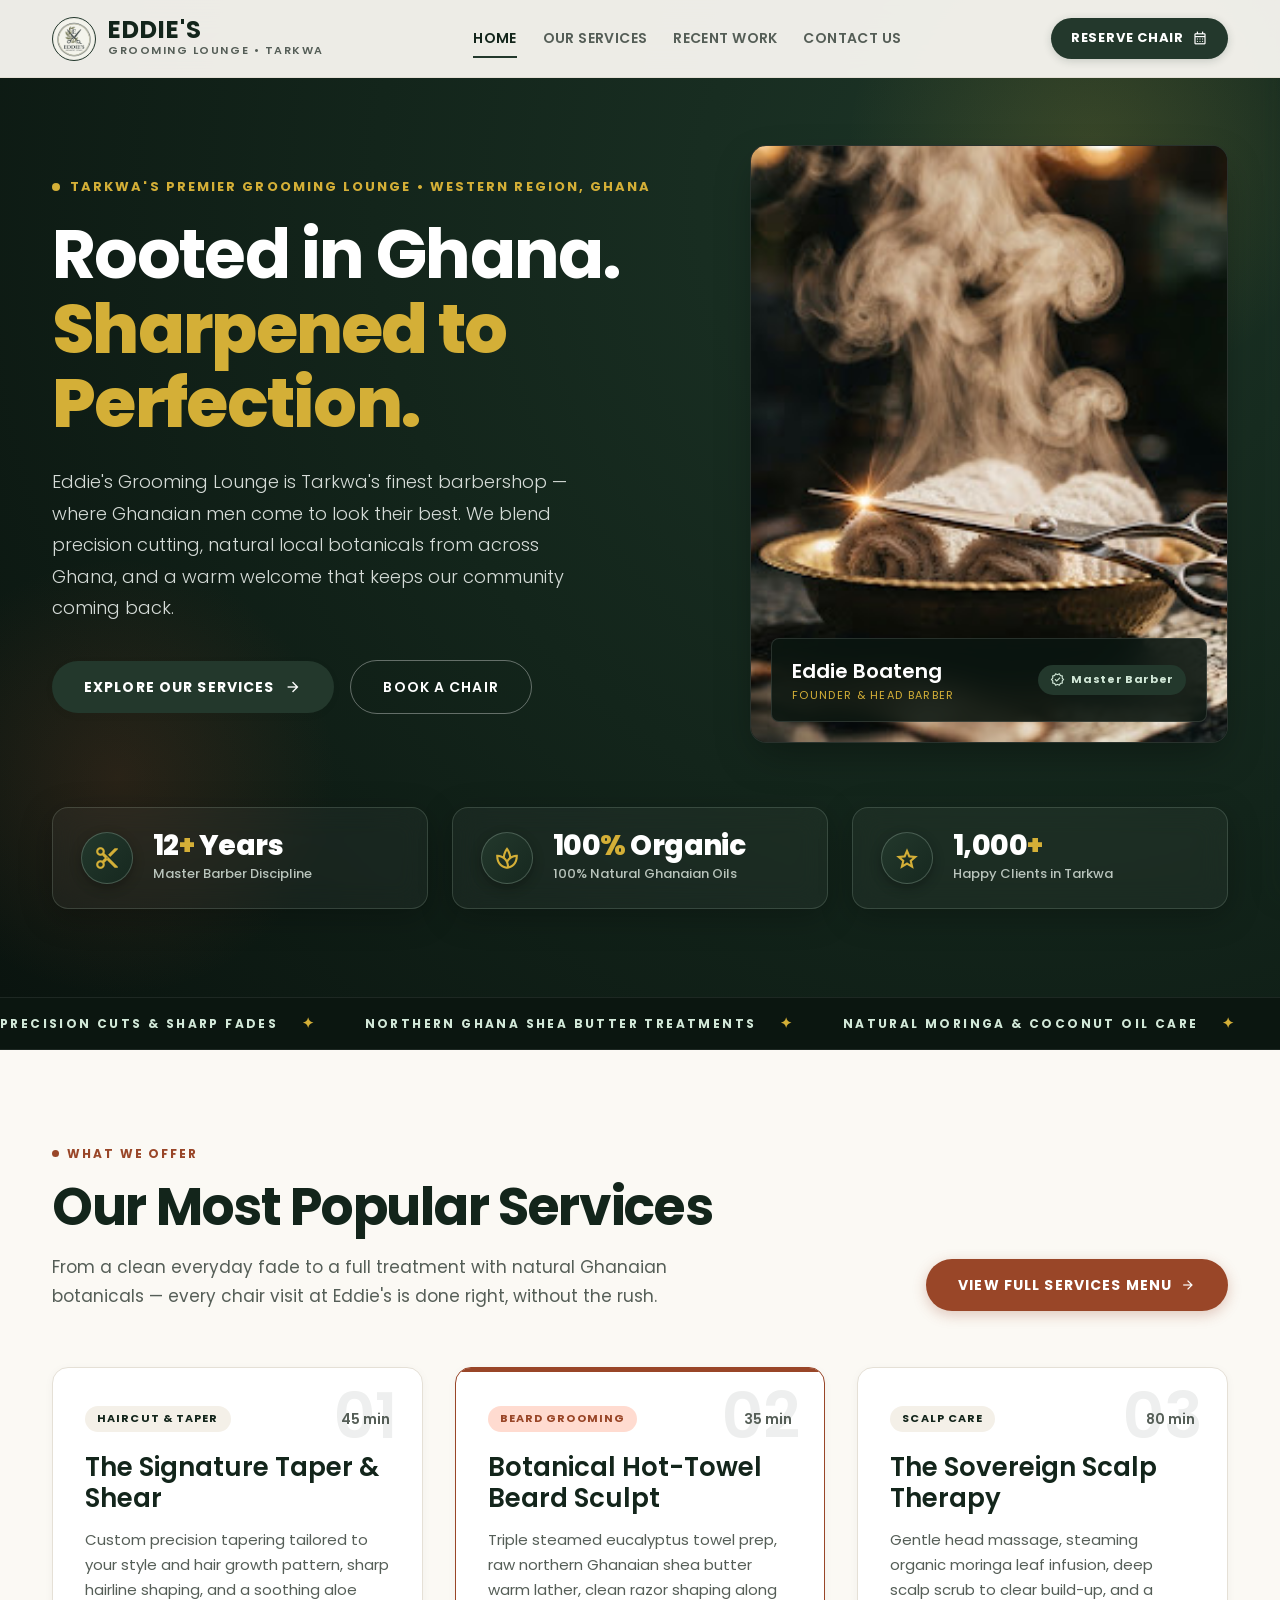
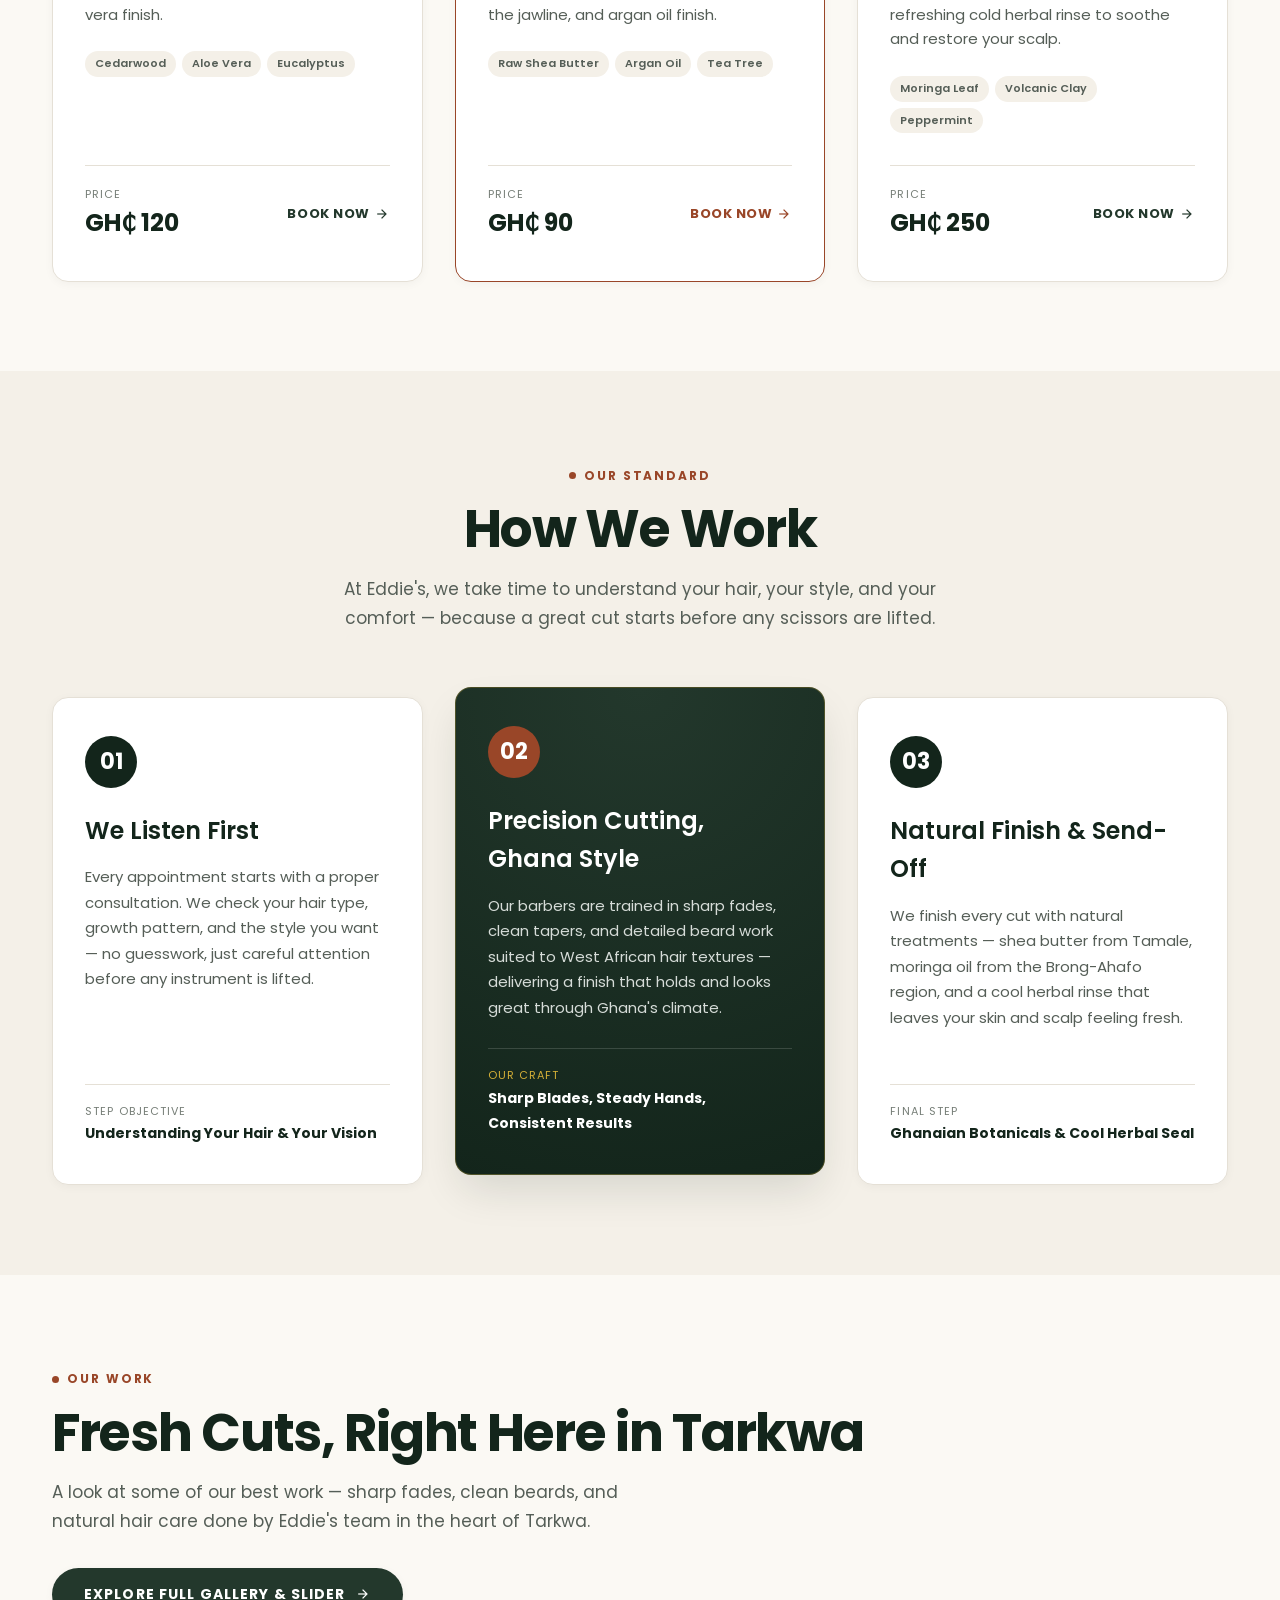
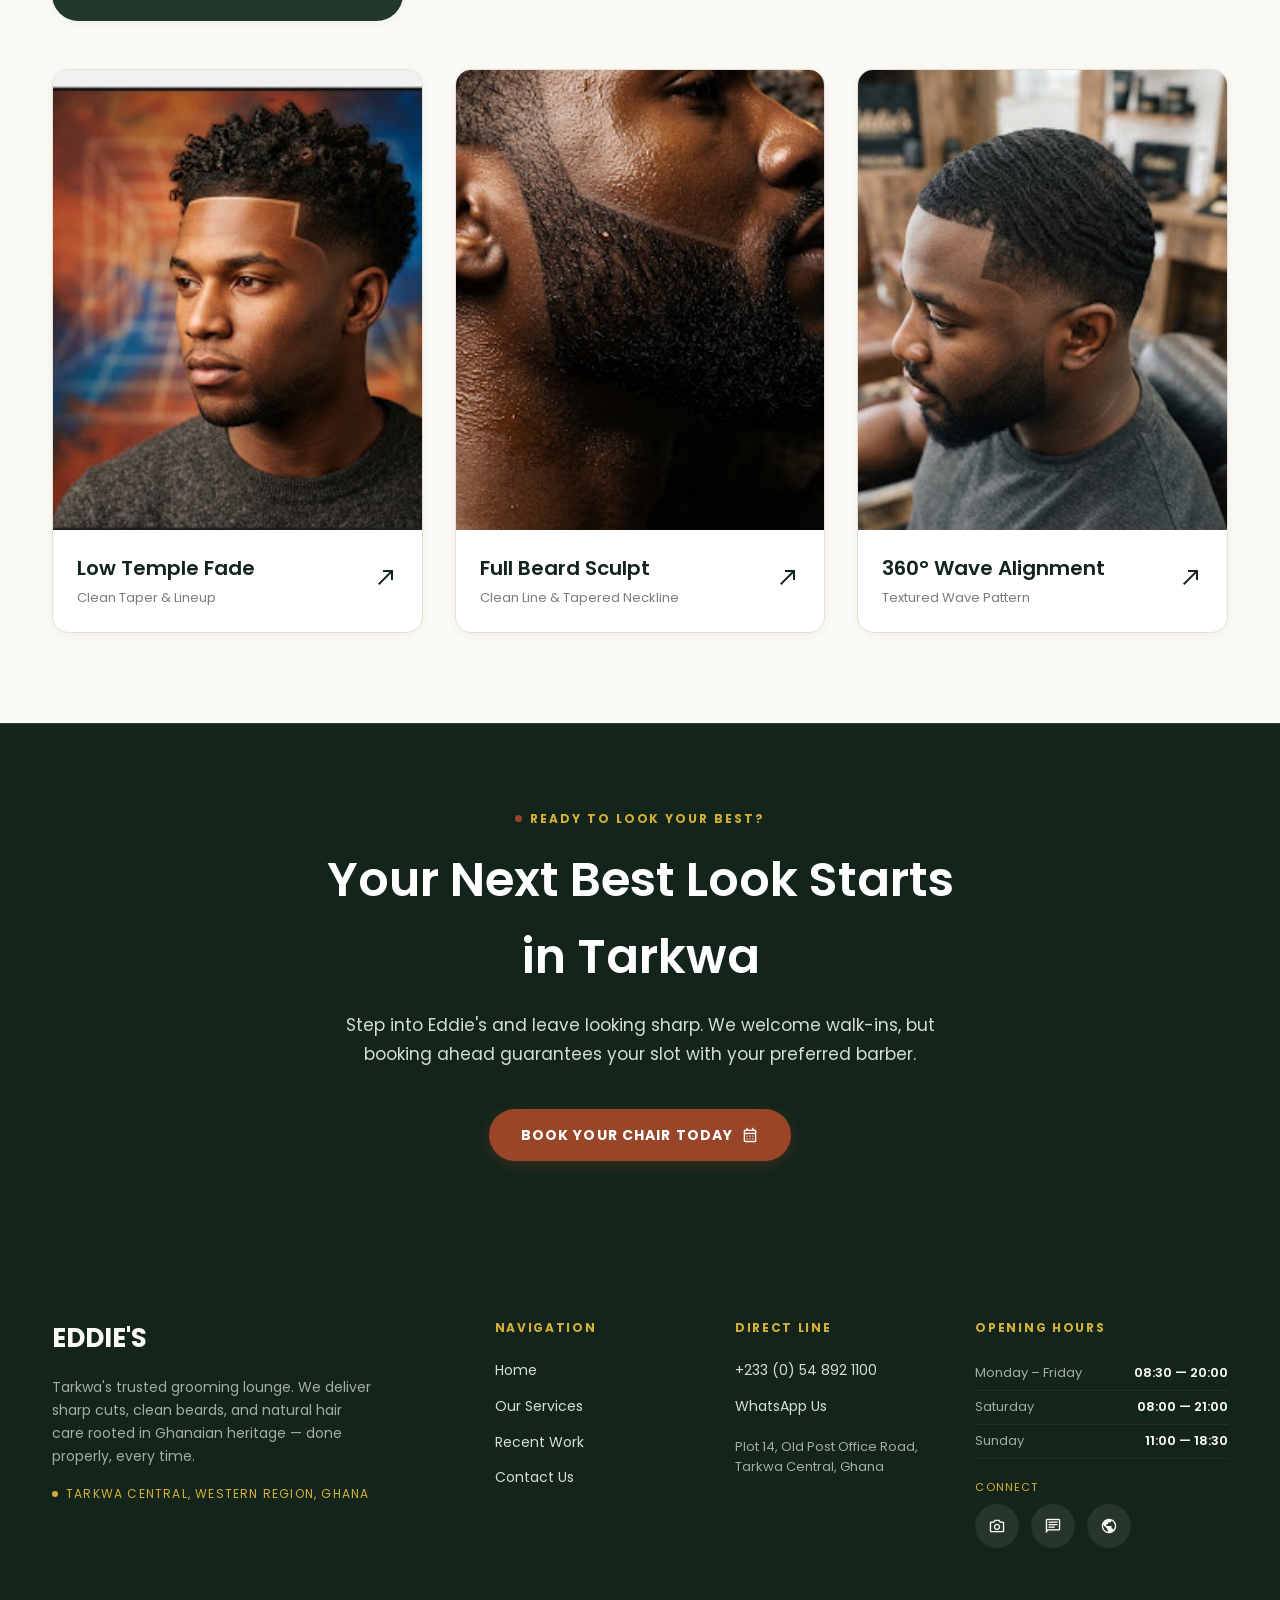
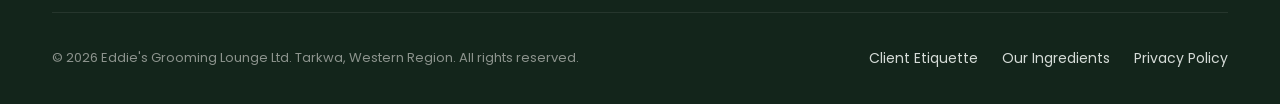
==== index.html @ 195b32ec "Complete local business landing page capstone and documentation" ====
<!DOCTYPE html>
<html lang="en">
<head>
  <meta charset="UTF-8" />
  <meta name="viewport" content="width=device-width, initial-scale=1.0" />
  <title>Eddie's Grooming Lounge — Premium Barbershop in Tarkwa, Ghana</title>
  
  <!-- Primary SEO Meta Tags -->
  <meta name="description" content="Eddie's Grooming Lounge is Tarkwa's premier barbershop in the Western Region of Ghana. Precision fades, sharp tapers, beard sculpting, and natural hair care using Ghanaian botanicals. Visit us on Old Post Office Road." />
  <meta name="keywords" content="barbershop Tarkwa, barber Western Region, haircut Ghana, fade haircut Tarkwa, beard grooming Tarkwa, male grooming Ghana, Eddie's Grooming Lounge, Old Post Office Road Tarkwa" />
  <meta name="author" content="Edward Nyame" />
  <meta name="robots" content="index, follow" />
  <meta name="theme-color" content="#13251B" />
  <link rel="canonical" href="https://eddiesgrooming.netlify.app/index.html" />

  <!-- Favicon & Touch Icons -->
  <link rel="icon" type="image/png" href="images/logo.png" />
  <link rel="apple-touch-icon" href="images/logo.png" />

  <!-- Open Graph / WhatsApp / Facebook Sharing -->
  <meta property="og:type" content="website" />
  <meta property="og:url" content="https://eddiesgrooming.netlify.app/index.html" />
  <meta property="og:site_name" content="Eddie's Grooming Lounge" />
  <meta property="og:title" content="Eddie's Grooming Lounge — Premium Barbershop in Tarkwa, Ghana" />
  <meta property="og:description" content="Tarkwa's premier men's grooming lounge. Sharp fades, clean beard sculpting, and natural hair care rooted in Ghanaian heritage." />
  <meta property="og:image" content="images/hero-studio.jpg" />
  <meta property="og:locale" content="en_GH" />

  <!-- Twitter Card -->
  <meta name="twitter:card" content="summary_large_image" />
  <meta name="twitter:url" content="https://eddiesgrooming.netlify.app/index.html" />
  <meta name="twitter:title" content="Eddie's Grooming Lounge — Premium Barbershop in Tarkwa, Ghana" />
  <meta name="twitter:description" content="Tarkwa's premier men's grooming lounge. Sharp fades, clean beard sculpting, and natural hair care rooted in Ghanaian heritage." />
  <meta name="twitter:image" content="images/hero-studio.jpg" />

  <!-- Geotagging for Local Search -->
  <meta name="geo.region" content="GH-WP" />
  <meta name="geo.placename" content="Tarkwa" />
  <meta name="geo.position" content="5.3018;-1.9930" />
  <meta name="ICBM" content="5.3018, -1.9930" />

  <!-- Structured Data: Local Business / Barbershop -->
  <script type="application/ld+json">
  {
    "@context": "https://schema.org",
    "@type": "Barbershop",
    "name": "Eddie's Grooming Lounge",
    "image": "images/hero-studio.jpg",
    "logo": "images/logo.png",
    "url": "https://eddiesgrooming.netlify.app/index.html",
    "telephone": "+233548921100",
    "priceRange": "GH₵ 90 - GH₵ 400",
    "address": {
      "@type": "PostalAddress",
      "streetAddress": "Plot 14, Old Post Office Road",
      "addressLocality": "Tarkwa Central",
      "addressRegion": "Western Region",
      "addressCountry": "GH"
    },
    "geo": {
      "@type": "GeoCoordinates",
      "latitude": 5.3018,
      "longitude": -1.9930
    },
    "openingHoursSpecification": [
      {
        "@type": "OpeningHoursSpecification",
        "dayOfWeek": ["Monday", "Tuesday", "Wednesday", "Thursday", "Friday", "Saturday"],
        "opens": "08:00",
        "closes": "20:00"
      },
      {
        "@type": "OpeningHoursSpecification",
        "dayOfWeek": "Sunday",
        "opens": "11:00",
        "closes": "18:30"
      }
    ]
  }
  </script>

  <!-- Google Fonts: Poppins (Clean Modern Architectural Luxury) -->
  <link rel="preconnect" href="https://fonts.googleapis.com" />
  <link rel="preconnect" href="https://fonts.gstatic.com" crossorigin />
  <link href="https://fonts.googleapis.com/css2?family=Poppins:ital,wght@0,300;0,400;0,500;0,600;0,700;0,800;1,300;1,400;1,600;1,700&display=swap" rel="stylesheet" />
  
  <!-- Material Symbols Outlined Icons -->
  <link href="https://fonts.googleapis.com/css2?family=Material+Symbols+Outlined:opsz,wght,FILL,GRAD@24,400,0,0" rel="stylesheet" />

  <!-- Master Stylesheet -->
  <link rel="stylesheet" href="css/style.css" />

  <!-- Master Script & Navigation Component -->
  <script src="js/script.js" defer></script>
  <script src="js/navigation.js" defer></script>
</head>
<body>

  <!-- SHARED HEADER: Clean, Luxury Inter-Page Navigation -->
  <header class="site-header" id="site-header">
    <div class="container navbar">
      <!-- Brand Identity -->
      <a href="index.html" class="brand" aria-label="Eddie's Grooming Lounge Home">
        <img src="images/logo.png" alt="Eddie's Grooming Lounge Emblem" class="brand-emblem" />
        <div class="brand-text">
          <span class="brand-name">EDDIE'S</span>
          <span class="brand-tagline">Grooming Lounge • Tarkwa</span>
        </div>
      </a>

      <!-- Desktop Navigation Menu (Single Source Component) -->
      <nav class="nav-menu" data-component="nav-menu" aria-label="Primary navigation">
        <a href="index.html" class="nav-link active">Home</a>
        <a href="services.html" class="nav-link">Our Services</a>
        <a href="portfolio.html" class="nav-link">Recent Work</a>
        <a href="contact.html" class="nav-link">Contact Us</a>
      </nav>

      <!-- Nav Actions: Single Refined CTA -->
      <div class="nav-actions">
        <a href="contact.html" class="btn-reserve-nav">
          <span>Reserve Chair</span>
          <span class="material-symbols-outlined" style="font-size: 16px;">calendar_month</span>
        </a>

        <!-- Mobile Hamburger Toggle -->
        <button class="mobile-toggle" id="mobile-toggle" aria-label="Toggle mobile menu" aria-expanded="false" type="button">
          <span></span>
          <span></span>
          <span></span>
        </button>
      </div>
    </div>
  </header>

  <!-- Mobile Navigation Drawer (Single Source Component) -->
  <div class="mobile-drawer-scrim" id="mobile-drawer-scrim"></div>
  <nav class="mobile-drawer" id="mobile-drawer" data-component="mobile-drawer" aria-label="Mobile navigation" aria-hidden="true">
    <div style="display: flex; align-items: center; gap: 0.875rem; margin-bottom: 1.5rem; padding-bottom: 1rem; border-bottom: 1px solid var(--color-border);">
      <img src="images/logo.png" alt="Eddie's Logo" style="width: 42px; height: 42px; border-radius: 50%;" />
      <div>
        <div style="font-family: var(--font-serif); font-size: 1.375rem; font-weight: 700; color: var(--color-primary); line-height: 1;">EDDIE'S</div>
        <div style="font-size: 0.625rem; text-transform: uppercase; letter-spacing: 0.12em; color: var(--color-text-muted); margin-top: 2px;">Tarkwa Sanctuary</div>
      </div>
    </div>
    <a href="index.html" class="mobile-nav-link active">Home</a>
    <a href="services.html" class="mobile-nav-link">Our Services</a>
    <a href="portfolio.html" class="mobile-nav-link">Recent Work</a>
    <a href="contact.html" class="mobile-nav-link">Contact Us</a>
    <div style="margin-top: auto; padding-top: 1.5rem;">
      <a href="contact.html" class="btn-terracotta" style="width: 100%;">
        <span>Reserve Sanctuary Chair</span>
      </a>
    </div>
  </nav>

  <main>
    <!-- HERO SECTION: High-Contrast Visual "POP" & Glassmorphic Stat Cards -->
    <section class="hero-section" id="hero">
      <div class="hero-glow-1"></div>
      <div class="hero-glow-2"></div>

      <div class="container">
        <div class="hero-grid">
          <!-- Left Column: Copy & Actions -->
          <div>
            <div class="hero-overline">
              <span style="display: inline-block; width: 8px; height: 8px; border-radius: 50%; background: var(--color-gold);"></span>
              Tarkwa's Premier Grooming Lounge • Western Region, Ghana
            </div>
            
            <h1 class="hero-headline">
              Rooted in Ghana.<br />
              <em>Sharpened to Perfection.</em>
            </h1>

            <p class="hero-description">
              Eddie's Grooming Lounge is Tarkwa's finest barbershop — where Ghanaian men come to look their best. We blend precision cutting, natural local botanicals from across Ghana, and a warm welcome that keeps our community coming back.
            </p>

            <div class="hero-actions">
              <a href="services.html" class="btn-primary">
                <span>Explore Our Services</span>
                <span class="material-symbols-outlined" style="font-size: 18px;">arrow_forward</span>
              </a>
              <a href="contact.html" class="btn-secondary">
                <span>Book a Chair</span>
              </a>
            </div>
          </div>

          <!-- Right Column: Hero Visual Studio Card -->
          <div class="hero-visual">
            <div class="hero-image-card">
              <img src="images/hero-studio.jpg" alt="Interior view of Eddie's Grooming Lounge barber studio in Tarkwa, Ghana" width="600" height="750" />
              
              <!-- Barber Profile Badge -->
              <div class="hero-badge-overlay">
                <div>
                  <div class="craftsman-name">Eddie Boateng</div>
                  <div class="craftsman-title">Founder &amp; Head Barber</div>
                </div>
                <div class="verified-pill">
                  <span class="material-symbols-outlined" style="font-size: 15px;">verified</span>
                  <span>Master Barber</span>
                </div>
              </div>
            </div>
          </div>
        </div>

        <!-- THE 3 HERO STAT CARDS (Elevated Glassmorphic Luxury Capsules) -->
        <div class="hero-stats-ribbon">
          <!-- Card 1 -->
          <div class="stat-glass-card">
            <div class="stat-icon-wrap">
              <span class="material-symbols-outlined" style="font-size: 26px;">content_cut</span>
            </div>
            <div>
              <div class="stat-value">12<em>+</em> Years</div>
              <div class="stat-label">Master Barber Discipline</div>
            </div>
          </div>

          <!-- Card 2 -->
          <div class="stat-glass-card">
            <div class="stat-icon-wrap">
              <span class="material-symbols-outlined" style="font-size: 26px;">spa</span>
            </div>
            <div>
              <div class="stat-value">100<em>%</em> Organic</div>
              <div class="stat-label">100% Natural Ghanaian Oils</div>
            </div>
          </div>

          <!-- Card 3 -->
          <div class="stat-glass-card">
            <div class="stat-icon-wrap">
              <span class="material-symbols-outlined" style="font-size: 26px;">star</span>
            </div>
            <div>
              <div class="stat-value">1,000<em>+</em></div>
              <div class="stat-label">Happy Clients in Tarkwa</div>
            </div>
          </div>
        </div>
      </div>
    </section>

    <!-- Editorial Brand Ticker Ribbon -->
    <div class="ticker-wrap" aria-hidden="true">
      <div class="ticker-content">
        <span class="ticker-item">Precision Cuts & Sharp Fades</span>
        <span class="ticker-item">Northern Ghana Shea Butter Treatments</span>
        <span class="ticker-item">Natural Moringa & Coconut Oil Care</span>
        <span class="ticker-item">Warm Welcome, Every Time</span>
        <span class="ticker-item">Tarkwa Central • Western Region, Ghana</span>
        <span class="ticker-item">Precision Cuts & Sharp Fades</span>
        <span class="ticker-item">Northern Ghana Shea Butter Treatments</span>
        <span class="ticker-item">Natural Moringa & Coconut Oil Care</span>
        <span class="ticker-item">Warm Welcome, Every Time</span>
        <span class="ticker-item">Tarkwa Central • Western Region, Ghana</span>
      </div>
    </div>

    <!-- SIGNATURE RITUALS PREVIEW -->
    <section class="section-services" id="services">
      <div class="container">
        <div class="services-header">
          <div>
            <div class="section-tag">What We Offer</div>
            <h2 class="section-title">Our Most Popular Services</h2>
            <p class="section-subtitle">
              From a clean everyday fade to a full treatment with natural Ghanaian botanicals — every chair visit at Eddie's is done right, without the rush.
            </p>
          </div>
          <a href="services.html" class="btn-terracotta">
            <span>View Full Services Menu</span>
            <span class="material-symbols-outlined" style="font-size: 16px;">arrow_forward</span>
          </a>
        </div>

        <div class="services-grid">
          <!-- Card 1 -->
          <article class="service-card">
            <span class="service-watermark">01</span>
            <div>
              <div class="service-header">
                <span class="service-category-badge">Haircut &amp; Taper</span>
                <span class="service-duration">45 min</span>
              </div>
              <h3 class="service-title">The Signature Taper &amp; Shear</h3>
              <p class="service-description">
                Custom precision tapering tailored to your style and hair growth pattern, sharp hairline shaping, and a soothing aloe vera finish.
              </p>
              <div class="botanical-tags">
                <span class="botanical-tag">Cedarwood</span>
                <span class="botanical-tag">Aloe Vera</span>
                <span class="botanical-tag">Eucalyptus</span>
              </div>
            </div>
            <div class="service-footer">
              <div>
                <span class="service-price-label">Price</span>
                <span class="service-price">GH₵ 120</span>
              </div>
              <a href="contact.html" class="service-book-link">
                <span>Book Now</span>
                <span class="material-symbols-outlined" style="font-size: 16px;">arrow_forward</span>
              </a>
            </div>
          </article>

          <!-- Card 2 (Featured) -->
          <article class="service-card featured">
            <div class="featured-accent-bar"></div>
            <span class="service-watermark">02</span>
            <div>
              <div class="service-header">
                <span class="service-category-badge">Beard Grooming</span>
                <span class="service-duration">35 min</span>
              </div>
              <h3 class="service-title">Botanical Hot-Towel Beard Sculpt</h3>
              <p class="service-description">
                Triple steamed eucalyptus towel prep, raw northern Ghanaian shea butter warm lather, clean razor shaping along the jawline, and argan oil finish.
              </p>
              <div class="botanical-tags">
                <span class="botanical-tag">Raw Shea Butter</span>
                <span class="botanical-tag">Argan Oil</span>
                <span class="botanical-tag">Tea Tree</span>
              </div>
            </div>
            <div class="service-footer">
              <div>
                <span class="service-price-label">Price</span>
                <span class="service-price">GH₵ 90</span>
              </div>
              <a href="contact.html" class="service-book-link" style="color: var(--color-secondary);">
                <span>Book Now</span>
                <span class="material-symbols-outlined" style="font-size: 16px;">arrow_forward</span>
              </a>
            </div>
          </article>

          <!-- Card 3 -->
          <article class="service-card">
            <span class="service-watermark">03</span>
            <div>
              <div class="service-header">
                <span class="service-category-badge">Scalp Care</span>
                <span class="service-duration">80 min</span>
              </div>
              <h3 class="service-title">The Sovereign Scalp Therapy</h3>
              <p class="service-description">
                Gentle head massage, steaming organic moringa leaf infusion, deep scalp scrub to clear build-up, and a refreshing cold herbal rinse to soothe and restore your scalp.
              </p>
              <div class="botanical-tags">
                <span class="botanical-tag">Moringa Leaf</span>
                <span class="botanical-tag">Volcanic Clay</span>
                <span class="botanical-tag">Peppermint</span>
              </div>
            </div>
            <div class="service-footer">
              <div>
                <span class="service-price-label">Price</span>
                <span class="service-price">GH₵ 250</span>
              </div>
              <a href="contact.html" class="service-book-link">
                <span>Book Now</span>
                <span class="material-symbols-outlined" style="font-size: 16px;">arrow_forward</span>
              </a>
            </div>
          </article>
        </div>
      </div>
    </section>

    <!-- HOW WE WORK: Three Sacred Pillars of Grooming -->
    <section class="section-method" id="how-we-work">
      <div class="container">
        <div class="method-intro">
          <div class="section-tag">Our Standard</div>
          <h2 class="section-title">How We Work</h2>
          <p class="section-subtitle" style="margin: 0 auto;">
            At Eddie's, we take time to understand your hair, your style, and your comfort — because a great cut starts before any scissors are lifted.
          </p>
        </div>

        <div class="method-grid">
          <!-- Pillar 01 -->
          <div class="method-step">
            <div>
              <div class="method-number">01</div>
              <h3 class="method-title">We Listen First</h3>
              <p class="method-text">
                Every appointment starts with a proper consultation. We check your hair type, growth pattern, and the style you want — no guesswork, just careful attention before any instrument is lifted.
              </p>
            </div>
            <div class="method-spec">
              <span class="method-spec-label">Step Objective</span>
              <span class="method-spec-val">Understanding Your Hair & Your Vision</span>
            </div>
          </div>

          <!-- Pillar 02 (Centerpiece Elevated) -->
          <div class="method-step highlighted">
            <div>
              <div class="method-number">02</div>
              <h3 class="method-title">Precision Cutting, Ghana Style</h3>
              <p class="method-text">
                Our barbers are trained in sharp fades, clean tapers, and detailed beard work suited to West African hair textures — delivering a finish that holds and looks great through Ghana's climate.
              </p>
            </div>
            <div class="method-spec">
              <span class="method-spec-label">Our Craft</span>
              <span class="method-spec-val">Sharp Blades, Steady Hands, Consistent Results</span>
            </div>
          </div>

          <!-- Pillar 03 -->
          <div class="method-step">
            <div>
              <div class="method-number">03</div>
              <h3 class="method-title">Natural Finish & Send-Off</h3>
              <p class="method-text">
                We finish every cut with natural treatments — shea butter from Tamale, moringa oil from the Brong-Ahafo region, and a cool herbal rinse that leaves your skin and scalp feeling fresh.
              </p>
            </div>
            <div class="method-spec">
              <span class="method-spec-label">Final Step</span>
              <span class="method-spec-val">Ghanaian Botanicals &amp; Cool Herbal Seal</span>
            </div>
          </div>
        </div>
      </div>
    </section>

    <!-- Recent Work Gallery Section -->
    <section class="section-work" id="recent-work">
      <div class="container">
        <div class="work-header">
          <div>
            <div class="section-tag">Our Work</div>
            <h2 class="section-title">Fresh Cuts, Right Here in Tarkwa</h2>
            <p class="section-subtitle">
              A look at some of our best work — sharp fades, clean beards, and natural hair care done by Eddie's team in the heart of Tarkwa.
            </p>
          </div>
          <a href="portfolio.html" class="btn-primary">
            <span>Explore Full Gallery &amp; Slider</span>
            <span class="material-symbols-outlined" style="font-size: 16px;">arrow_forward</span>
          </a>
        </div>

        <div class="work-grid">
          <!-- Case 1 -->
          <article class="work-card">
            <div class="work-media">
              <img src="images/work-taper.jpg" alt="Low temple fade haircut with clean hairline" loading="lazy" />
              <div class="work-hover-details">
                <span class="work-meta-tag">Barber: Kwame Osei</span>
                <div class="work-hover-title">Low Temple Fade &amp; Textured Top</div>
                <div class="work-hover-desc">Finished with botanical matte clay and a cool herbal rinse.</div>
              </div>
            </div>
            <div class="work-body">
              <div>
                <h3 class="work-title">Low Temple Fade</h3>
                <span class="work-subtitle">Clean Taper &amp; Lineup</span>
              </div>
              <a href="portfolio.html" aria-label="View portfolio"><span class="material-symbols-outlined" style="color: var(--color-primary);">north_east</span></a>
            </div>
          </article>

          <!-- Case 2 -->
          <article class="work-card">
            <div class="work-media">
              <img src="images/work-beard.jpg" alt="Contoured beard sculpt with sharp cheek line boundary" loading="lazy" />
              <div class="work-hover-details">
                <span class="work-meta-tag">Barber: Eddie Boateng</span>
                <div class="work-hover-title">Full Beard Sculpt</div>
                <div class="work-hover-desc">Triple hot towel steam &amp; raw shea butter finish.</div>
              </div>
            </div>
            <div class="work-body">
              <div>
                <h3 class="work-title">Full Beard Sculpt</h3>
                <span class="work-subtitle">Clean Line &amp; Tapered Neckline</span>
              </div>
              <a href="portfolio.html" aria-label="View portfolio"><span class="material-symbols-outlined" style="color: var(--color-primary);">north_east</span></a>
            </div>
          </article>

          <!-- Case 3 -->
          <article class="work-card">
            <div class="work-media">
              <img src="images/work-waves.jpg" alt="360 waves hair alignment and low temple drop fade" loading="lazy" />
              <div class="work-hover-details">
                <span class="work-meta-tag">Barber: Kwame Osei</span>
                <div class="work-hover-title">360° Wave Pattern Cut</div>
                <div class="work-hover-desc">Clean wave compression with golden jojoba finish.</div>
              </div>
            </div>
            <div class="work-body">
              <div>
                <h3 class="work-title">360° Wave Alignment</h3>
                <span class="work-subtitle">Textured Wave Pattern</span>
              </div>
              <a href="portfolio.html" aria-label="View portfolio"><span class="material-symbols-outlined" style="color: var(--color-primary);">north_east</span></a>
            </div>
          </article>
        </div>
      </div>
    </section>

    <!-- Call to Action Banner -->
    <section class="section-contact-cta" id="contact" style="background: var(--color-primary); color: #FFFFFF; padding: 5rem 0; text-align: center; border-top: 1px solid rgba(255, 255, 255, 0.1);">
      <div class="container" style="max-width: 700px;">
        <span class="section-tag" style="color: var(--color-gold);">Ready to Look Your Best?</span>
        <h2 style="font-family: var(--font-serif); font-size: clamp(2rem, 4vw, 3rem); font-weight: 600; margin-bottom: 1rem;">Your Next Best Look Starts in Tarkwa</h2>
        <p style="color: #D6DCD8; font-size: 1.0625rem; line-height: 1.7; margin-bottom: 2.5rem;">
          Step into Eddie's and leave looking sharp. We welcome walk-ins, but booking ahead guarantees your slot with your preferred barber.
        </p>
        <a href="contact.html" class="btn-terracotta">
          <span>Book Your Chair Today</span>
          <span class="material-symbols-outlined" style="font-size: 18px;">calendar_month</span>
        </a>
      </div>
    </section>
  </main>

  <!-- Site Footer -->
  <footer class="site-footer">
    <div class="container">
      <div class="footer-grid">
        <!-- Col 1: Brand Info -->
        <div class="footer-brand">
          <div class="footer-brand-title">EDDIE'S</div>
          <p class="footer-brand-desc">
            Tarkwa's trusted grooming lounge. We deliver sharp cuts, clean beards, and natural hair care rooted in Ghanaian heritage — done properly, every time.
          </p>
          <div style="font-size: 0.75rem; text-transform: uppercase; letter-spacing: 0.1em; color: var(--color-gold); display: flex; align-items: center; gap: 0.5rem;">
            <span style="width: 6px; height: 6px; border-radius: 50%; background: var(--color-gold);"></span>
            Tarkwa Central, Western Region, Ghana
          </div>
        </div>

        <!-- Col 2: Navigation Links -->
        <div data-component="footer-nav">
          <div class="footer-col-title">Navigation</div>
          <ul class="footer-links">
            <li><a href="index.html" class="footer-link">Home</a></li>
            <li><a href="services.html" class="footer-link">Our Services</a></li>
            <li><a href="portfolio.html" class="footer-link">Recent Work</a></li>
            <li><a href="contact.html" class="footer-link">Contact Us</a></li>
          </ul>
        </div>

        <!-- Col 3: Direct Contact -->
        <div>
          <div class="footer-col-title">Direct Line</div>
          <ul class="footer-links">
            <li><a href="tel:+233548921100" class="footer-link">+233 (0) 54 892 1100</a></li>
            <li><a href="https://wa.me/233548921100" target="_blank" rel="noopener" class="footer-link">WhatsApp Us</a></li>
            <li style="color: #A3ACA5; font-size: 0.8125rem; margin-top: 0.5rem;">
              Plot 14, Old Post Office Road,<br />Tarkwa Central, Ghana
            </li>
          </ul>
        </div>

        <!-- Col 4: Opening Hours -->
        <div>
          <div class="footer-col-title">Opening Hours</div>
          <div class="footer-hours-row">
            <span>Monday – Friday</span>
            <span>08:30 — 20:00</span>
          </div>
          <div class="footer-hours-row">
            <span>Saturday</span>
            <span>08:00 — 21:00</span>
          </div>
          <div class="footer-hours-row">
            <span>Sunday</span>
            <span>11:00 — 18:30</span>
          </div>

          <!-- Social Links -->
          <div style="margin-top: 1.25rem;">
            <div style="font-size: 0.6875rem; text-transform: uppercase; letter-spacing: 0.1em; color: var(--color-gold); margin-bottom: 0.5rem;">Connect</div>
            <div class="social-links">
              <a href="https://instagram.com" target="_blank" rel="noopener" class="social-icon-btn" aria-label="Instagram">
                <span class="material-symbols-outlined" style="font-size: 18px;">photo_camera</span>
              </a>
              <a href="https://wa.me/233548921100" target="_blank" rel="noopener" class="social-icon-btn" aria-label="WhatsApp">
                <span class="material-symbols-outlined" style="font-size: 18px;">chat</span>
              </a>
              <a href="https://facebook.com" target="_blank" rel="noopener" class="social-icon-btn" aria-label="Facebook">
                <span class="material-symbols-outlined" style="font-size: 18px;">public</span>
              </a>
            </div>
          </div>
        </div>
      </div>

      <!-- Footer Bottom -->
      <div class="footer-bottom">
        <div>&copy; 2026 Eddie's Grooming Lounge Ltd. Tarkwa, Western Region. All rights reserved.</div>
        <div style="display: flex; gap: 1.5rem;">
          <a href="services.html" class="footer-link">Client Etiquette</a>
          <a href="portfolio.html" class="footer-link">Our Ingredients</a>
          <a href="contact.html" class="footer-link">Privacy Policy</a>
        </div>
      </div>
    </div>
  </footer>

  <!-- Floating Back to Top Button -->
  <button class="back-to-top" id="back-to-top" aria-label="Back to top" type="button">
    <span class="material-symbols-outlined">arrow_upward</span>
  </button>

</body>
</html>
---- css/style.css ----
/*
 * Eddie's Grooming Lounge — Stylesheet
 * Brand colors: Forest Green, Gold, Terracotta
 * Typography: Poppins
 */

/* --- 1. Design Tokens & Variables --- */
:root {
  --color-canvas: #FBF9F4;
  --color-canvas-low: #F4F0E8;
  --color-canvas-card: #FFFFFF;
  
  --color-primary: #13251B;
  --color-primary-dark: #0B1610;
  --color-primary-container: #23382C;
  --color-primary-light: #415A4B;
  --color-primary-fixed: #D2E8D8;
  --color-on-primary: #FFFFFF;
  
  --color-secondary: #994628;
  --color-secondary-hover: #7D341B;
  --color-secondary-container: #B85D3D;
  --color-secondary-light: #FFDBD0;
  --color-on-secondary: #FFFFFF;

  --color-gold: #D4AF37;
  --color-gold-light: #F3E5AB;
  
  --color-text-main: #181A18;
  --color-text-muted: #555E57;
  --color-text-light: #767E77;
  --color-border: #E5E0D6;
  --color-border-subtle: rgba(19, 37, 27, 0.08);
  --color-border-dark: rgba(255, 255, 255, 0.12);
  --color-border-gold: rgba(212, 175, 55, 0.28);

  --color-success: #1E6B3E;
  --color-error: #BA1A1A;

  --font-family-base: 'Poppins', -apple-system, BlinkMacSystemFont, 'Segoe UI', Roboto, sans-serif;
  --font-serif: 'Poppins', -apple-system, BlinkMacSystemFont, 'Segoe UI', Roboto, sans-serif;
  --font-sans: 'Poppins', -apple-system, BlinkMacSystemFont, 'Segoe UI', Roboto, sans-serif;

  --radius-xs: 4px;
  --radius-sm: 8px;
  --radius-md: 16px;
  --radius-lg: 24px;
  --radius-full: 9999px;

  --shadow-sm: 0 2px 10px rgba(19, 37, 27, 0.04);
  --shadow-md: 0 10px 30px -4px rgba(19, 37, 27, 0.08);
  --shadow-lg: 0 20px 44px -8px rgba(19, 37, 27, 0.14);
  --shadow-glass: 0 16px 40px -8px rgba(0, 0, 0, 0.35);

  --transition-fast: 0.2s ease;
  --transition-smooth: 0.35s cubic-bezier(0.4, 0, 0.2, 1);
  --transition-bounce: 0.4s cubic-bezier(0.175, 0.885, 0.32, 1.275);
}

/* --- 2. CSS Reset & Global Base --- */
*, *::before, *::after {
  box-sizing: border-box;
  margin: 0;
  padding: 0;
}

html {
  scroll-behavior: smooth;
  scroll-padding-top: 84px;
  font-size: 16px;
  -webkit-text-size-adjust: 100%;
  overflow-x: clip;
}

body {
  font-family: var(--font-sans);
  background-color: var(--color-canvas);
  color: var(--color-text-main);
  line-height: 1.6;
  width: 100%;
  overflow-x: clip;
  -webkit-font-smoothing: antialiased;
  -moz-osx-font-smoothing: grayscale;
}

main {
  width: 100%;
  overflow-x: clip;
}

img {
  max-width: 100%;
  height: auto;
  display: block;
}

a {
  color: inherit;
  text-decoration: none;
  transition: all var(--transition-fast);
}

button, input, select, textarea {
  font: inherit;
  color: inherit;
}

button {
  cursor: pointer;
  border: none;
  background: none;
  min-height: 44px;
  min-width: 44px;
}

ul, ol {
  list-style: none;
}

/* --- 3. Layout Containers --- */
.container {
  width: 100%;
  max-width: 1240px;
  margin-left: auto;
  margin-right: auto;
  padding-left: clamp(1rem, 3vw, 2rem);
  padding-right: clamp(1rem, 3vw, 2rem);
}

/* --- 4. Typography System (Real Brand "POP") --- */
.font-serif {
  font-family: var(--font-serif);
}

.font-sans {
  font-family: var(--font-sans);
}

.section-tag {
  display: inline-flex;
  align-items: center;
  gap: 0.5rem;
  font-family: var(--font-sans);
  font-size: 0.75rem;
  font-weight: 700;
  text-transform: uppercase;
  letter-spacing: 0.16em;
  color: var(--color-secondary);
  margin-bottom: 0.875rem;
}

.section-tag::before {
  content: "";
  display: inline-block;
  width: 7px;
  height: 7px;
  border-radius: 50%;
  background-color: var(--color-secondary);
}

.section-title {
  font-family: var(--font-serif);
  font-size: clamp(2rem, 5vw, 3.25rem);
  font-weight: 700;
  line-height: 1.15;
  color: var(--color-primary);
  letter-spacing: -0.025em;
  margin-bottom: 1rem;
}

.section-subtitle {
  font-size: clamp(0.9375rem, 1.8vw, 1.0625rem);
  color: var(--color-text-muted);
  max-width: 620px;
  line-height: 1.7;
}

/* --- 5. Clean, Shared Navbar (Interconnected Pages) --- */
.site-header {
  position: fixed;
  top: 0;
  left: 0;
  right: 0;
  height: 78px;
  background-color: rgba(251, 249, 244, 0.94);
  backdrop-filter: blur(18px);
  -webkit-backdrop-filter: blur(18px);
  border-bottom: 1px solid var(--color-border);
  z-index: 100;
  transition: all var(--transition-smooth);
}

.site-header.scrolled {
  background-color: rgba(251, 249, 244, 0.98);
  box-shadow: 0 4px 20px rgba(19, 37, 27, 0.06);
  height: 70px;
}

.navbar {
  height: 100%;
  display: flex;
  align-items: center;
  justify-content: space-between;
}

/* Brand Wordmark */
.brand {
  display: flex;
  align-items: center;
  gap: 0.75rem;
  flex-shrink: 0;
}

.brand-emblem {
  width: 44px;
  height: 44px;
  border-radius: 50%;
  object-fit: cover;
  border: 1.5px solid var(--color-primary-container);
  padding: 1px;
}

.brand-text {
  display: flex;
  flex-direction: column;
}

.brand-name {
  font-family: var(--font-serif);
  font-size: clamp(1.25rem, 2.5vw, 1.5rem);
  font-weight: 700;
  color: var(--color-primary);
  letter-spacing: 0.04em;
  line-height: 1.05;
}

.brand-tagline {
  font-size: clamp(0.5625rem, 1vw, 0.6875rem);
  font-weight: 600;
  text-transform: uppercase;
  letter-spacing: 0.14em;
  color: var(--color-text-muted);
}

/* Desktop Navigation Menu */
.nav-menu {
  display: flex;
  align-items: center;
  gap: clamp(1rem, 2vw, 2.25rem);
}

.nav-link {
  font-size: 0.875rem;
  font-weight: 600;
  letter-spacing: 0.03em;
  color: var(--color-text-muted);
  position: relative;
  padding: 0.5rem 0;
  text-transform: uppercase;
  white-space: nowrap;
}

.nav-link::after {
  content: "";
  position: absolute;
  bottom: 0;
  left: 0;
  width: 0;
  height: 2px;
  background-color: var(--color-primary-container);
  transition: width var(--transition-smooth);
}

.nav-link:hover,
.nav-link.active {
  color: var(--color-primary);
}

.nav-link:hover::after,
.nav-link.active::after {
  width: 100%;
}

/* Nav Actions */
.nav-actions {
  display: flex;
  align-items: center;
  gap: 0.75rem;
  flex-shrink: 0;
}

.btn-reserve-nav {
  display: inline-flex;
  align-items: center;
  gap: 0.5rem;
  padding: 0.625rem 1.25rem;
  background-color: var(--color-primary-container);
  color: var(--color-on-primary);
  border-radius: var(--radius-full);
  font-size: 0.8125rem;
  font-weight: 700;
  text-transform: uppercase;
  letter-spacing: 0.06em;
  transition: all var(--transition-fast);
  box-shadow: 0 2px 8px rgba(40, 59, 48, 0.2);
  white-space: nowrap;
  min-height: 40px;
}

.btn-reserve-nav:hover {
  background-color: var(--color-primary);
  transform: translateY(-1px);
  box-shadow: 0 4px 14px rgba(40, 59, 48, 0.35);
}

/* Mobile Hamburger Toggle (Activated at 1024px for smooth tablet UX) */
.mobile-toggle {
  display: none;
  flex-direction: column;
  justify-content: center;
  align-items: center;
  gap: 5px;
  width: 44px;
  height: 44px;
  border-radius: var(--radius-sm);
  padding: 8px;
}

.mobile-toggle span {
  display: block;
  width: 24px;
  height: 2px;
  background-color: var(--color-primary);
  border-radius: 2px;
  transition: all var(--transition-smooth);
}

.mobile-toggle.active span:nth-child(1) {
  transform: translateY(7px) rotate(45deg);
}

.mobile-toggle.active span:nth-child(2) {
  opacity: 0;
}

.mobile-toggle.active span:nth-child(3) {
  transform: translateY(-7px) rotate(-45deg);
}

/* Mobile Navigation Drawer */
.mobile-drawer-scrim {
  position: fixed;
  inset: 0;
  background: rgba(19, 37, 27, 0.4);
  backdrop-filter: blur(4px);
  z-index: 98;
  opacity: 0;
  pointer-events: none;
  transition: opacity var(--transition-smooth);
}

.mobile-drawer-scrim.open {
  opacity: 1;
  pointer-events: auto;
}

.mobile-drawer {
  position: fixed;
  top: 0;
  right: 0;
  bottom: 0;
  width: 85%;
  max-width: 360px;
  background-color: var(--color-canvas);
  padding: 5.5rem 1.75rem 2rem;
  display: flex;
  flex-direction: column;
  gap: 1.25rem;
  z-index: 99;
  transform: translateX(100%);
  transition: transform var(--transition-smooth);
  box-shadow: -8px 0 24px rgba(19, 37, 27, 0.1);
  overflow-y: auto;
}

.mobile-drawer.open {
  transform: translateX(0);
}

.mobile-nav-link {
  font-size: 1.0625rem;
  font-weight: 600;
  text-transform: uppercase;
  letter-spacing: 0.05em;
  color: var(--color-text-main);
  padding: 0.875rem 0;
  border-bottom: 1px solid var(--color-border);
  display: flex;
  align-items: center;
  justify-content: space-between;
}

.mobile-nav-link:hover,
.mobile-nav-link.active {
  color: var(--color-secondary);
  padding-left: 0.5rem;
}

/* --- 6. Global Buttons --- */
.btn-primary {
  display: inline-flex;
  align-items: center;
  justify-content: center;
  gap: 0.625rem;
  padding: 0.9375rem 2rem;
  background-color: var(--color-primary-container);
  color: var(--color-on-primary);
  border-radius: var(--radius-full);
  font-size: 0.875rem;
  font-weight: 700;
  text-transform: uppercase;
  letter-spacing: 0.08em;
  transition: all var(--transition-fast);
  box-shadow: var(--shadow-sm);
  min-height: 48px;
  white-space: nowrap;
}

.btn-primary:hover {
  background-color: var(--color-primary-dark);
  transform: translateY(-2px);
  box-shadow: var(--shadow-md);
}

.btn-secondary {
  display: inline-flex;
  align-items: center;
  justify-content: center;
  gap: 0.625rem;
  padding: 0.9375rem 2rem;
  background-color: transparent;
  color: var(--color-on-primary);
  border: 1px solid rgba(255, 255, 255, 0.35);
  border-radius: var(--radius-full);
  font-size: 0.875rem;
  font-weight: 600;
  text-transform: uppercase;
  letter-spacing: 0.08em;
  transition: all var(--transition-fast);
  min-height: 48px;
  white-space: nowrap;
}

.btn-secondary:hover {
  background-color: rgba(255, 255, 255, 0.12);
  border-color: rgba(255, 255, 255, 0.8);
}

.btn-terracotta {
  display: inline-flex;
  align-items: center;
  justify-content: center;
  gap: 0.5rem;
  background-color: var(--color-secondary);
  color: var(--color-on-secondary);
  border-radius: var(--radius-full);
  padding: 0.9375rem 2rem;
  font-weight: 700;
  font-size: 0.875rem;
  text-transform: uppercase;
  letter-spacing: 0.08em;
  box-shadow: 0 4px 14px rgba(153, 70, 40, 0.28);
  transition: all var(--transition-fast);
  min-height: 48px;
  white-space: nowrap;
}

.btn-terracotta:hover {
  background-color: var(--color-secondary-hover);
  transform: translateY(-2px);
  box-shadow: 0 6px 22px rgba(153, 70, 40, 0.4);
}

/* --- 7. Editorial Brand Ticker Ribbon --- */
.ticker-wrap {
  width: 100%;
  background-color: var(--color-primary-dark);
  color: var(--color-primary-fixed);
  overflow: hidden;
  padding: 0.875rem 0;
  border-top: 1px solid rgba(255, 255, 255, 0.08);
  border-bottom: 1px solid rgba(255, 255, 255, 0.08);
}

.ticker-content {
  display: flex;
  white-space: nowrap;
  gap: 3rem;
  animation: tickerScroll 24s linear infinite;
  will-change: transform;
}

.ticker-item {
  font-size: 0.75rem;
  font-weight: 700;
  text-transform: uppercase;
  letter-spacing: 0.2em;
  display: flex;
  align-items: center;
  gap: 1.5rem;
}

.ticker-item::after {
  content: "✦";
  color: var(--color-gold);
  font-size: 0.875rem;
}

@keyframes tickerScroll {
  0% { transform: translateX(0); }
  100% { transform: translateX(-50%); }
}

/* --- 8. Hero Section (Maximum "POP" & Glassmorphic Stat Cards) --- */
.hero-section {
  position: relative;
  background: radial-gradient(circle at 80% 20%, #1D3527 0%, #13251B 50%, #0A140F 100%);
  color: var(--color-on-primary);
  padding-top: clamp(110px, 14vw, 145px);
  padding-bottom: clamp(3.5rem, 7vw, 5.5rem);
  overflow: hidden;
}

.hero-glow-1 {
  position: absolute;
  top: -10%;
  right: -5%;
  width: 500px;
  height: 500px;
  border-radius: 50%;
  background: radial-gradient(circle, rgba(212, 175, 55, 0.16) 0%, transparent 70%);
  pointer-events: none;
}

.hero-glow-2 {
  position: absolute;
  bottom: 0;
  left: -8%;
  width: 440px;
  height: 440px;
  border-radius: 50%;
  background: radial-gradient(circle, rgba(153, 70, 40, 0.2) 0%, transparent 70%);
  pointer-events: none;
}

.hero-grid {
  display: grid;
  grid-template-columns: 1.15fr 0.85fr;
  gap: clamp(2rem, 4vw, 3.5rem);
  align-items: center;
  position: relative;
  z-index: 2;
}

.hero-overline {
  display: inline-flex;
  align-items: center;
  gap: 0.625rem;
  font-size: clamp(0.75rem, 1.2vw, 0.8125rem);
  font-weight: 700;
  letter-spacing: 0.16em;
  text-transform: uppercase;
  color: var(--color-gold);
  margin-bottom: 1.25rem;
}

.hero-headline {
  font-family: var(--font-serif);
  font-size: clamp(2.35rem, 5.5vw, 4.25rem);
  font-weight: 700;
  line-height: 1.1;
  letter-spacing: -0.025em;
  margin-bottom: 1.5rem;
}

.hero-headline em {
  font-style: normal;
  color: var(--color-gold);
  font-weight: 800;
}

.hero-description {
  font-size: clamp(0.9375rem, 1.8vw, 1.125rem);
  line-height: 1.75;
  color: #D6DCD8;
  max-width: 540px;
  margin-bottom: 2.25rem;
  font-weight: 300;
}

.hero-actions {
  display: flex;
  align-items: center;
  gap: 1rem;
  flex-wrap: wrap;
}

/* Hero Studio Card */
.hero-visual {
  position: relative;
  width: 100%;
}

.hero-image-card {
  position: relative;
  border-radius: var(--radius-md);
  overflow: hidden;
  box-shadow: var(--shadow-glass);
  aspect-ratio: 4/5;
  max-height: 600px;
  background-color: var(--color-primary-dark);
  border: 1px solid var(--color-border-dark);
}

.hero-image-card img {
  width: 100%;
  height: 100%;
  object-fit: cover;
  transition: transform 0.7s cubic-bezier(0.4, 0, 0.2, 1);
}

.hero-image-card:hover img {
  transform: scale(1.04);
}

.hero-badge-overlay {
  position: absolute;
  bottom: clamp(0.875rem, 2vw, 1.25rem);
  left: clamp(0.875rem, 2vw, 1.25rem);
  right: clamp(0.875rem, 2vw, 1.25rem);
  padding: 1rem 1.25rem;
  background: rgba(11, 22, 16, 0.88);
  backdrop-filter: blur(14px);
  -webkit-backdrop-filter: blur(14px);
  border-radius: var(--radius-sm);
  border: 1px solid var(--color-border-dark);
  display: flex;
  align-items: center;
  justify-content: space-between;
  gap: 0.5rem;
}

.craftsman-name {
  font-family: var(--font-serif);
  font-size: clamp(1.125rem, 2vw, 1.25rem);
  font-weight: 600;
  white-space: nowrap;
}

.craftsman-title {
  font-size: 0.6875rem;
  text-transform: uppercase;
  letter-spacing: 0.12em;
  color: var(--color-gold);
  white-space: nowrap;
}

.verified-pill {
  display: inline-flex;
  align-items: center;
  gap: 0.375rem;
  padding: 0.375rem 0.75rem;
  background: var(--color-primary-container);
  border-radius: var(--radius-full);
  font-size: 0.6875rem;
  font-weight: 700;
  letter-spacing: 0.06em;
  color: var(--color-primary-fixed);
  white-space: nowrap;
}

/* --- THE 3 HERO STAT CARDS (Responsive Auto-Fit Grid) --- */
.hero-stats-ribbon {
  display: grid;
  grid-template-columns: repeat(auto-fit, minmax(280px, 1fr));
  gap: 1.5rem;
  margin-top: clamp(2.5rem, 5vw, 4rem);
  position: relative;
  z-index: 2;
}

.stat-glass-card {
  position: relative;
  background: rgba(255, 255, 255, 0.04);
  backdrop-filter: blur(14px);
  -webkit-backdrop-filter: blur(14px);
  border: 1px solid rgba(210, 232, 216, 0.16);
  border-radius: var(--radius-md);
  padding: 1.5rem 1.75rem;
  display: flex;
  align-items: center;
  gap: 1.25rem;
  box-shadow: 0 8px 32px rgba(0, 0, 0, 0.25);
  transition: all var(--transition-smooth);
}

.stat-glass-card:hover {
  transform: translateY(-4px);
  background: rgba(255, 255, 255, 0.07);
  border-color: var(--color-gold);
  box-shadow: 0 14px 36px rgba(0, 0, 0, 0.35);
}

.stat-icon-wrap {
  width: 52px;
  height: 52px;
  border-radius: 50%;
  background: linear-gradient(135deg, var(--color-primary-container) 0%, #16281F 100%);
  border: 1px solid rgba(210, 232, 216, 0.24);
  color: var(--color-gold);
  display: flex;
  align-items: center;
  justify-content: center;
  flex-shrink: 0;
  box-shadow: 0 4px 12px rgba(0, 0, 0, 0.3);
}

.stat-value {
  font-family: var(--font-serif);
  font-size: clamp(1.5rem, 3vw, 1.75rem);
  font-weight: 800;
  line-height: 1;
  color: #FFFFFF;
  letter-spacing: -0.02em;
  margin-bottom: 0.25rem;
}

.stat-value em {
  font-style: normal;
  color: var(--color-gold);
}

.stat-label {
  font-size: 0.8125rem;
  font-weight: 500;
  color: #B9C4BC;
}

/* --- 9. Section: Services Catalog & Rituals --- */
.section-services {
  padding: clamp(3.5rem, 7vw, 6.5rem) 0;
  background-color: var(--color-canvas);
}

.services-header {
  display: flex;
  justify-content: space-between;
  align-items: flex-end;
  margin-bottom: 3.5rem;
  gap: 2rem;
}

.services-grid {
  display: grid;
  grid-template-columns: repeat(auto-fit, minmax(320px, 1fr));
  gap: 2rem;
}

.service-card {
  position: relative;
  background-color: var(--color-canvas-card);
  border-radius: var(--radius-md);
  padding: clamp(1.75rem, 3vw, 2.5rem) clamp(1.25rem, 2.5vw, 2.25rem);
  border: 1px solid var(--color-border);
  box-shadow: var(--shadow-sm);
  display: flex;
  flex-direction: column;
  justify-content: space-between;
  transition: all var(--transition-smooth);
  overflow: hidden;
}

.service-card:hover {
  transform: translateY(-5px);
  box-shadow: var(--shadow-md);
  border-color: rgba(40, 59, 48, 0.3);
}

.service-card.featured {
  border: 1.5px solid var(--color-secondary);
}

.featured-accent-bar {
  position: absolute;
  top: 0;
  left: 0;
  right: 0;
  height: 4px;
  background-color: var(--color-secondary);
}

.service-watermark {
  position: absolute;
  top: 1rem;
  right: 1.5rem;
  font-family: var(--font-serif);
  font-size: 4rem;
  font-weight: 600;
  line-height: 1;
  color: var(--color-primary);
  opacity: 0.07;
  pointer-events: none;
  user-select: none;
}

.service-header {
  display: flex;
  justify-content: space-between;
  align-items: center;
  margin-bottom: 1.25rem;
  position: relative;
  z-index: 2;
}

.service-category-badge {
  font-size: 0.6875rem;
  font-weight: 700;
  text-transform: uppercase;
  letter-spacing: 0.1em;
  padding: 0.25rem 0.75rem;
  border-radius: var(--radius-full);
  background-color: var(--color-canvas-low);
  color: var(--color-primary);
}

.service-card.featured .service-category-badge {
  background-color: var(--color-secondary-light);
  color: var(--color-secondary);
}

.service-duration {
  font-size: 0.875rem;
  font-weight: 600;
  color: var(--color-text-muted);
}

.service-title {
  font-family: var(--font-serif);
  font-size: clamp(1.375rem, 2.5vw, 1.625rem);
  font-weight: 600;
  line-height: 1.2;
  color: var(--color-primary);
  margin-bottom: 0.875rem;
}

.service-description {
  font-size: 0.9375rem;
  color: var(--color-text-muted);
  line-height: 1.65;
  margin-bottom: 1.5rem;
}

.botanical-tags {
  display: flex;
  flex-wrap: wrap;
  gap: 0.375rem;
  margin-bottom: 2rem;
}

.botanical-tag {
  font-size: 0.6875rem;
  font-weight: 600;
  padding: 0.25rem 0.625rem;
  background-color: var(--color-canvas-low);
  color: var(--color-text-muted);
  border-radius: var(--radius-full);
}

.service-footer {
  padding-top: 1.25rem;
  border-top: 1px solid var(--color-border);
  display: flex;
  align-items: center;
  justify-content: space-between;
}

.service-price-label {
  font-size: 0.6875rem;
  text-transform: uppercase;
  letter-spacing: 0.1em;
  color: var(--color-text-light);
  display: block;
}

.service-price {
  font-family: var(--font-serif);
  font-size: clamp(1.25rem, 2.5vw, 1.5rem);
  font-weight: 700;
  color: var(--color-primary);
}

.service-book-link {
  display: inline-flex;
  align-items: center;
  gap: 0.25rem;
  font-size: 0.8125rem;
  font-weight: 700;
  text-transform: uppercase;
  letter-spacing: 0.04em;
  color: var(--color-primary-container);
  min-height: 38px;
}

.service-book-link:hover {
  color: var(--color-secondary);
}

/* --- 10. Botanical Compendium Grid (Services Page) --- */
.section-compendium {
  padding: clamp(3.5rem, 7vw, 6.5rem) 0;
  background-color: var(--color-canvas-low);
}

.compendium-grid {
  display: grid;
  grid-template-columns: repeat(4, 1fr);
  gap: 1.75rem;
  margin-top: 3rem;
}

.compendium-card {
  background-color: var(--color-canvas-card);
  border-radius: var(--radius-md);
  padding: 1.5rem;
  border: 1px solid var(--color-border);
  box-shadow: var(--shadow-sm);
  display: flex;
  flex-direction: column;
  transition: all var(--transition-smooth);
}

.compendium-card:hover {
  transform: translateY(-4px);
  box-shadow: var(--shadow-md);
}

.compendium-img-wrap {
  width: 100%;
  height: 180px;
  border-radius: var(--radius-sm);
  overflow: hidden;
  margin-bottom: 1.25rem;
  background-color: var(--color-canvas-low);
}

.compendium-img-wrap img {
  width: 100%;
  height: 100%;
  object-fit: cover;
  transition: transform 0.5s ease;
}

.compendium-card:hover .compendium-img-wrap img {
  transform: scale(1.05);
}

.compendium-tag {
  font-size: 0.6875rem;
  font-weight: 700;
  text-transform: uppercase;
  letter-spacing: 0.12em;
  color: var(--color-secondary);
  margin-bottom: 0.375rem;
}

.compendium-title {
  font-family: var(--font-serif);
  font-size: 1.375rem;
  font-weight: 600;
  color: var(--color-primary);
  margin-bottom: 0.5rem;
}

.compendium-desc {
  font-size: 0.875rem;
  color: var(--color-text-muted);
  line-height: 1.6;
  margin-bottom: 1.25rem;
}

.compendium-meta {
  margin-top: auto;
  padding-top: 0.875rem;
  border-top: 1px solid var(--color-border);
  display: flex;
  justify-content: space-between;
  font-size: 0.75rem;
  color: var(--color-text-light);
}

.compendium-meta strong {
  color: var(--color-primary);
}

/* --- 11. Section: How We Work & Dedicated Journey Grid --- */
.section-method {
  padding: clamp(3.5rem, 7vw, 6.5rem) 0;
  background-color: var(--color-canvas-low);
}

.method-intro {
  text-align: center;
  max-width: 650px;
  margin: 0 auto clamp(2.5rem, 5vw, 4rem) auto;
}

.method-grid {
  display: grid;
  grid-template-columns: repeat(3, 1fr);
  gap: 2rem;
}

/* Dedicated responsive class for the 4-step journey on services.html */
.journey-grid {
  display: grid;
  grid-template-columns: repeat(4, 1fr);
  gap: 1.5rem;
}

.method-step {
  background-color: var(--color-canvas-card);
  padding: clamp(1.75rem, 3vw, 2.75rem) clamp(1.25rem, 2.5vw, 2.25rem);
  border-radius: var(--radius-md);
  border: 1px solid var(--color-border);
  box-shadow: var(--shadow-sm);
  display: flex;
  flex-direction: column;
  justify-content: space-between;
  position: relative;
  transition: transform var(--transition-smooth);
}

.method-step:hover {
  transform: translateY(-4px);
}

/* Centerpiece Elevated Pillar 02 (Charred Timber Luxury) */
.method-step.highlighted {
  background: radial-gradient(circle at 50% 0%, #23382C 0%, #13251B 100%);
  color: var(--color-on-primary);
  border: 1.5px solid var(--color-border-gold);
  box-shadow: var(--shadow-lg);
  transform: translateY(-10px);
}

.method-number {
  width: 52px;
  height: 52px;
  border-radius: 50%;
  background-color: var(--color-primary);
  color: var(--color-on-primary);
  display: flex;
  align-items: center;
  justify-content: center;
  font-family: var(--font-serif);
  font-size: 1.375rem;
  font-weight: 700;
  margin-bottom: 1.5rem;
  flex-shrink: 0;
}

.method-step.highlighted .method-number {
  background-color: var(--color-secondary);
  color: #FFFFFF;
}

.method-title {
  font-family: var(--font-serif);
  font-size: clamp(1.25rem, 2.2vw, 1.5rem);
  font-weight: 600;
  margin-bottom: 0.875rem;
  color: var(--color-primary);
}

.method-step.highlighted .method-title {
  color: #FFFFFF;
}

.method-text {
  font-size: 0.9375rem;
  color: var(--color-text-muted);
  line-height: 1.7;
  margin-bottom: 1.75rem;
}

.method-step.highlighted .method-text {
  color: #D6DCD8;
}

.method-spec {
  padding-top: 1.125rem;
  border-top: 1px solid var(--color-border);
}

.method-step.highlighted .method-spec {
  border-top-color: rgba(255, 255, 255, 0.15);
}

.method-spec-label {
  font-size: 0.6875rem;
  text-transform: uppercase;
  letter-spacing: 0.1em;
  color: var(--color-text-light);
  display: block;
}

.method-step.highlighted .method-spec-label {
  color: var(--color-gold);
}

.method-spec-val {
  font-size: 0.875rem;
  font-weight: 700;
  color: var(--color-primary);
}

.method-step.highlighted .method-spec-val {
  color: #FFFFFF;
}

/* --- 12. Section: Visual Archive & Galleries (Big Images & Slider) --- */
.section-work {
  padding: clamp(3.5rem, 7vw, 6.5rem) 0;
  background-color: var(--color-canvas);
}

.work-header {
  display: flex;
  justify-content: space-between;
  align-items: flex-end;
  margin-bottom: 3rem;
  gap: 2rem;
  flex-wrap: wrap;
}

/* Category Filter Tabs (Accessible Touch Targets) */
.filter-tabs {
  display: flex;
  align-items: center;
  gap: 0.625rem;
  flex-wrap: wrap;
}

.filter-btn {
  padding: 0.625rem 1.375rem;
  border-radius: var(--radius-full);
  font-size: 0.8125rem;
  font-weight: 700;
  text-transform: uppercase;
  letter-spacing: 0.06em;
  background-color: var(--color-canvas-low);
  color: var(--color-text-muted);
  transition: all var(--transition-fast);
  min-height: 44px;
  display: inline-flex;
  align-items: center;
  justify-content: center;
}

.filter-btn:hover {
  color: var(--color-primary);
  background-color: var(--color-border);
}

.filter-btn.active {
  background-color: var(--color-primary);
  color: var(--color-on-primary);
  box-shadow: 0 2px 8px rgba(19, 37, 27, 0.2);
}

/* --- INTERACTIVE BEFORE / AFTER COMPARISON SLIDER (Fluid Sizing) --- */
.before-after-wrapper {
  margin-bottom: 4rem;
  background-color: var(--color-canvas-card);
  border-radius: var(--radius-lg);
  padding: clamp(1rem, 3vw, 2rem);
  border: 1px solid var(--color-border);
  box-shadow: var(--shadow-md);
}

.before-after-header {
  display: flex;
  justify-content: space-between;
  align-items: center;
  margin-bottom: 1.5rem;
  flex-wrap: wrap;
  gap: 1rem;
}

.before-after-container {
  position: relative;
  width: 100%;
  height: clamp(280px, 42vw, 460px);
  border-radius: var(--radius-md);
  overflow: hidden;
  user-select: none;
  touch-action: pan-y;
  background-color: #000;
}

.slider-img-after {
  position: absolute;
  inset: 0;
  width: 100%;
  height: 100%;
  object-fit: cover;
  pointer-events: none;
}

.before-image-clip {
  position: absolute;
  inset: 0;
  width: 50%;
  height: 100%;
  overflow: hidden;
  border-right: 2px solid #FFFFFF;
  box-shadow: 4px 0 24px rgba(0, 0, 0, 0.5);
  pointer-events: none;
}

.slider-img-before {
  position: absolute;
  top: 0;
  left: 0;
  height: 100%;
  max-width: none;
  object-fit: cover;
  pointer-events: none;
  width: var(--slider-width, 100%);
}

.slider-handle {
  position: absolute;
  top: 0;
  bottom: 0;
  left: 50%;
  transform: translateX(-50%);
  width: 48px;
  display: flex;
  align-items: center;
  justify-content: center;
  cursor: ew-resize;
  z-index: 20;
  touch-action: none;
}

.slider-handle-pill {
  width: 42px;
  height: 42px;
  border-radius: 50%;
  background: #FFFFFF;
  box-shadow: 0 4px 16px rgba(0, 0, 0, 0.35);
  display: flex;
  align-items: center;
  justify-content: center;
  color: var(--color-primary);
}

.slider-badge-before,
.slider-badge-after {
  position: absolute;
  bottom: clamp(0.75rem, 2vw, 1.25rem);
  padding: 0.375rem 0.875rem;
  border-radius: var(--radius-full);
  font-size: clamp(0.5625rem, 1vw, 0.6875rem);
  font-weight: 700;
  text-transform: uppercase;
  letter-spacing: 0.1em;
  backdrop-filter: blur(10px);
  -webkit-backdrop-filter: blur(10px);
  z-index: 10;
  white-space: nowrap;
}

.slider-badge-before {
  left: clamp(0.75rem, 2vw, 1.25rem);
  background: rgba(19, 22, 20, 0.85);
  color: #FFFFFF;
}

.slider-badge-after {
  right: clamp(0.75rem, 2vw, 1.25rem);
  background: rgba(40, 59, 48, 0.9);
  color: #FFFFFF;
}

/* Before/After Case Study Specification Ribbon */
.slider-spec-bar {
  display: grid;
  grid-template-columns: repeat(4, 1fr);
  gap: 1.25rem;
  padding: 1.5rem 0 0.5rem;
  margin-top: 1.5rem;
  border-top: 1px solid var(--color-border);
}

.spec-col {
  display: flex;
  flex-direction: column;
  gap: 0.25rem;
}

.spec-label {
  font-size: 0.6875rem;
  font-weight: 700;
  text-transform: uppercase;
  letter-spacing: 0.12em;
  color: var(--color-secondary);
}

.spec-value {
  font-size: 0.9375rem;
  font-weight: 600;
  color: var(--color-primary);
}

@media (max-width: 640px) {
  .slider-spec-bar {
    grid-template-columns: repeat(2, 1fr);
    gap: 1rem;
  }
}

/* Big Gallery Grid */
.work-grid {
  display: grid;
  grid-template-columns: repeat(auto-fit, minmax(320px, 1fr));
  gap: 2rem;
}

.work-card {
  background-color: var(--color-canvas-card);
  border-radius: var(--radius-md);
  overflow: hidden;
  border: 1px solid var(--color-border);
  box-shadow: var(--shadow-sm);
  transition: all var(--transition-smooth);
  display: flex;
  flex-direction: column;
}

.work-card:hover {
  transform: translateY(-5px);
  box-shadow: var(--shadow-lg);
}

.work-media {
  position: relative;
  aspect-ratio: 4/5;
  overflow: hidden;
  background-color: var(--color-canvas-low);
}

.work-media img {
  width: 100%;
  height: 100%;
  object-fit: cover;
  transition: transform 0.6s cubic-bezier(0.4, 0, 0.2, 1);
}

.work-card:hover .work-media img {
  transform: scale(1.05);
}

.work-hover-details {
  position: absolute;
  inset: 0;
  background: linear-gradient(to top, rgba(11, 22, 16, 0.95) 0%, rgba(11, 22, 16, 0.2) 60%, transparent 100%);
  display: flex;
  flex-direction: column;
  justify-content: flex-end;
  padding: clamp(1.25rem, 2.5vw, 1.75rem);
  color: var(--color-on-primary);
  opacity: 0;
  transition: opacity var(--transition-smooth);
}

.work-card:hover .work-hover-details {
  opacity: 1;
}

.work-meta-tag {
  font-size: 0.6875rem;
  font-weight: 700;
  text-transform: uppercase;
  letter-spacing: 0.12em;
  color: var(--color-gold);
}

.work-hover-title {
  font-family: var(--font-serif);
  font-size: 1.375rem;
  font-weight: 600;
  margin-top: 0.25rem;
}

.work-hover-desc {
  font-size: 0.8125rem;
  color: #D6DCD8;
  margin-top: 0.25rem;
}

.work-body {
  padding: 1.375rem 1.5rem;
  display: flex;
  justify-content: space-between;
  align-items: center;
}

.work-title {
  font-family: var(--font-serif);
  font-size: 1.25rem;
  font-weight: 600;
  color: var(--color-primary);
}

.work-subtitle {
  font-size: 0.8125rem;
  color: var(--color-text-light);
}

/* --- 13. Section: Contact & Reservation Page --- */
.section-contact {
  padding: clamp(3.5rem, 7vw, 6.5rem) 0;
  background-color: var(--color-canvas-low);
}

.contact-layout {
  display: grid;
  grid-template-columns: 1fr 1.35fr;
  gap: clamp(2rem, 4vw, 3.5rem);
  align-items: start;
}

/* Location Card */
.location-info-card {
  display: flex;
  flex-direction: column;
  gap: 1.75rem;
}

.location-map-box {
  border-radius: var(--radius-md);
  overflow: hidden;
  border: 1px solid var(--color-border);
  box-shadow: var(--shadow-sm);
  background-color: var(--color-canvas-card);
}

.location-map-img {
  width: 100%;
  height: 220px;
  object-fit: cover;
}

.location-map-details {
  padding: 1.25rem 1.5rem;
  display: flex;
  align-items: flex-start;
  gap: 0.875rem;
}

.icon-pin {
  color: var(--color-secondary);
  font-size: 1.5rem;
  flex-shrink: 0;
  margin-top: 2px;
}

.location-title {
  font-family: var(--font-serif);
  font-size: 1.25rem;
  font-weight: 600;
  color: var(--color-primary);
}

.location-address {
  font-size: 0.875rem;
  color: var(--color-text-muted);
}

.contact-info-grid {
  display: grid;
  grid-template-columns: 1fr 1fr;
  gap: 1rem;
}

.info-tile {
  background-color: var(--color-canvas-card);
  padding: 1.25rem;
  border-radius: var(--radius-sm);
  border: 1px solid var(--color-border);
}

.info-tile-icon {
  color: var(--color-secondary);
  font-size: 1.25rem;
  margin-bottom: 0.5rem;
}

.info-tile-title {
  font-size: 0.6875rem;
  font-weight: 700;
  text-transform: uppercase;
  letter-spacing: 0.1em;
  color: var(--color-text-light);
  margin-bottom: 0.25rem;
}

.info-tile-text {
  font-size: 0.875rem;
  font-weight: 700;
  color: var(--color-primary);
}

.valet-pill {
  padding: 1rem 1.25rem;
  background-color: rgba(40, 59, 48, 0.08);
  border-radius: var(--radius-sm);
  border: 1px solid rgba(40, 59, 48, 0.18);
  display: flex;
  align-items: center;
  gap: 0.875rem;
  font-size: 0.8125rem;
  color: var(--color-primary);
}

/* Contact Form Container */
.contact-form-card {
  background-color: var(--color-canvas-card);
  padding: clamp(1.75rem, 4vw, 3rem);
  border-radius: var(--radius-md);
  border: 1px solid var(--color-border);
  box-shadow: var(--shadow-md);
}

.form-header {
  margin-bottom: 2rem;
}

.form-title {
  font-family: var(--font-serif);
  font-size: clamp(1.625rem, 3vw, 2rem);
  font-weight: 600;
  color: var(--color-primary);
}

.form-desc {
  font-size: 0.9375rem;
  color: var(--color-text-muted);
  margin-top: 0.25rem;
}

/* Form Elements (Ensures >= 16px to prevent iOS auto-zoom) */
.form-grid-2 {
  display: grid;
  grid-template-columns: 1fr 1fr;
  gap: 1.25rem;
  margin-bottom: 1.25rem;
}

.form-group {
  display: flex;
  flex-direction: column;
  gap: 0.375rem;
  margin-bottom: 1.25rem;
}

.form-label {
  font-size: 0.8125rem;
  font-weight: 700;
  color: var(--color-primary);
  letter-spacing: 0.03em;
}

.form-input,
.form-select,
.form-textarea {
  width: 100%;
  padding: 0.8125rem 1.125rem;
  border-radius: var(--radius-full);
  background-color: var(--color-canvas-low);
  border: 1px solid var(--color-border);
  font-size: 1rem; /* Minimum 16px prevents iOS Safari auto-zoom */
  color: var(--color-text-main);
  transition: all var(--transition-fast);
  min-height: 48px;
}

.form-textarea {
  border-radius: var(--radius-sm);
  resize: vertical;
  min-height: 110px;
}

.form-input:focus,
.form-select:focus,
.form-textarea:focus {
  outline: none;
  background-color: #FFFFFF;
  border-color: var(--color-primary-container);
  box-shadow: 0 0 0 3px rgba(40, 59, 48, 0.12);
}

.form-input.is-invalid,
.form-select.is-invalid,
.form-textarea.is-invalid {
  border-color: var(--color-error);
  background-color: #FFF8F7;
}

.error-message {
  font-size: 0.75rem;
  color: var(--color-error);
  display: none;
  margin-top: 0.25rem;
}

.error-message.visible {
  display: block;
}

/* Demo Alert Banner */
.demo-alert {
  display: none;
  padding: 1.25rem;
  border-radius: var(--radius-sm);
  background-color: var(--color-primary-container);
  color: var(--color-on-primary);
  margin-bottom: 1.5rem;
  border-left: 4px solid var(--color-gold);
}

.demo-alert.visible {
  display: flex;
  align-items: flex-start;
  gap: 0.875rem;
}

.demo-alert-title {
  font-size: 0.9375rem;
  font-weight: 700;
  color: var(--color-gold);
}

.demo-alert-text {
  font-size: 0.8125rem;
  color: #D6DCD8;
  margin-top: 0.25rem;
  line-height: 1.5;
}

.btn-submit {
  width: 100%;
  padding: 1rem 2rem;
  background-color: var(--color-secondary);
  color: var(--color-on-secondary);
  border-radius: var(--radius-full);
  font-size: 0.9375rem;
  font-weight: 700;
  letter-spacing: 0.08em;
  text-transform: uppercase;
  transition: all var(--transition-fast);
  box-shadow: 0 4px 14px rgba(153, 70, 40, 0.28);
  display: flex;
  align-items: center;
  justify-content: center;
  gap: 0.5rem;
  min-height: 52px;
}

.btn-submit:hover {
  background-color: var(--color-secondary-hover);
  transform: translateY(-2px);
  box-shadow: 0 6px 22px rgba(153, 70, 40, 0.38);
}

.form-disclaimer {
  font-size: 0.75rem;
  color: var(--color-text-light);
  text-align: center;
  margin-top: 0.875rem;
}

/* --- 14. Approved Footer --- */
.site-footer {
  background-color: var(--color-primary);
  color: var(--color-on-primary);
  padding: clamp(3.5rem, 6vw, 5rem) 0 2rem;
  position: relative;
  overflow: hidden;
}

.footer-grid {
  display: grid;
  grid-template-columns: 2fr 1fr 1fr 1.25fr;
  gap: clamp(2rem, 3vw, 3rem);
  margin-bottom: 4rem;
}

.footer-brand {
  display: flex;
  flex-direction: column;
  gap: 1rem;
}

.footer-brand-title {
  font-family: var(--font-serif);
  font-size: 1.625rem;
  font-weight: 700;
  color: var(--color-canvas);
}

.footer-brand-desc {
  font-size: 0.875rem;
  color: #A3ACA5;
  max-width: 320px;
  line-height: 1.65;
}

.footer-col-title {
  font-size: 0.75rem;
  font-weight: 700;
  text-transform: uppercase;
  letter-spacing: 0.14em;
  color: var(--color-gold);
  margin-bottom: 1.25rem;
}

.footer-links {
  display: flex;
  flex-direction: column;
  gap: 0.625rem;
}

.footer-link {
  font-size: 0.875rem;
  color: #D6DCD8;
  transition: color var(--transition-fast);
  padding: 2px 0;
}

.footer-link:hover {
  color: var(--color-canvas);
  padding-left: 4px;
}

.footer-hours-row {
  display: flex;
  justify-content: space-between;
  font-size: 0.8125rem;
  color: #A3ACA5;
  padding: 0.375rem 0;
  border-bottom: 1px solid rgba(255, 255, 255, 0.06);
}

.footer-hours-row span:last-child {
  color: var(--color-canvas);
  font-weight: 600;
}

.social-links {
  display: flex;
  align-items: center;
  gap: 0.75rem;
  margin-top: 0.5rem;
}

.social-icon-btn {
  width: 44px;
  height: 44px;
  border-radius: 50%;
  background: rgba(255, 255, 255, 0.08);
  color: var(--color-canvas);
  display: flex;
  align-items: center;
  justify-content: center;
  font-size: 0.875rem;
  transition: all var(--transition-fast);
}

.social-icon-btn:hover {
  background: var(--color-secondary);
  transform: translateY(-2px);
}

.footer-bottom {
  padding-top: 2rem;
  border-top: 1px solid rgba(255, 255, 255, 0.08);
  display: flex;
  justify-content: space-between;
  align-items: center;
  font-size: 0.8125rem;
  color: #8C938D;
  flex-wrap: wrap;
  gap: 1rem;
}

/* --- 15. Floating Back-to-Top Button --- */
.back-to-top {
  position: fixed;
  bottom: 2rem;
  right: 2rem;
  width: 48px;
  height: 48px;
  border-radius: 50%;
  background-color: var(--color-primary-container);
  color: var(--color-on-primary);
  display: flex;
  align-items: center;
  justify-content: center;
  box-shadow: 0 4px 18px rgba(19, 37, 27, 0.3);
  opacity: 0;
  transform: translateY(16px);
  pointer-events: none;
  transition: all var(--transition-smooth);
  z-index: 90;
  border: 1px solid rgba(255, 255, 255, 0.12);
}

.back-to-top.visible {
  opacity: 1;
  transform: translateY(0);
  pointer-events: auto;
}

.back-to-top:hover {
  background-color: var(--color-secondary);
  transform: translateY(-3px);
}

/* --- Responsive Media Queries --- */

/* --- Large Tablet / Small Laptop Breakpoint (max 1024px) --- */
@media (max-width: 1024px) {
  /* Activate mobile navigation to prevent navbar cramp on iPads */
  .nav-menu {
    display: none;
  }

  .mobile-toggle {
    display: flex;
  }

  .site-header {
    height: 72px;
  }

  .hero-grid {
    grid-template-columns: 1fr;
    gap: 3rem;
  }

  .hero-visual {
    max-width: 540px;
    margin: 0 auto;
  }

  .method-grid {
    grid-template-columns: 1fr 1fr;
    gap: 1.5rem;
  }

  .journey-grid {
    grid-template-columns: 1fr 1fr;
    gap: 1.5rem;
  }

  .compendium-grid {
    grid-template-columns: 1fr 1fr;
    gap: 1.5rem;
  }

  .method-step.highlighted {
    transform: none;
  }

  .contact-layout {
    grid-template-columns: 1fr;
    gap: 3rem;
  }

  .footer-grid {
    grid-template-columns: 1fr 1fr;
    gap: 2.5rem;
  }
}

/* --- Standard Tablet & Large Mobile (max 768px) --- */
@media (max-width: 768px) {
  .btn-reserve-nav {
    display: none;
  }

  .hero-stats-ribbon {
    grid-template-columns: 1fr;
    gap: 1rem;
  }

  .method-grid {
    grid-template-columns: 1fr;
    gap: 1.5rem;
  }

  .services-header,
  .work-header {
    flex-direction: column;
    align-items: flex-start;
    gap: 1.25rem;
  }

  .services-grid,
  .work-grid {
    grid-template-columns: 1fr;
    gap: 1.5rem;
  }

  .form-grid-2,
  .contact-info-grid {
    grid-template-columns: 1fr;
    gap: 1rem;
  }

  .footer-grid {
    grid-template-columns: 1fr;
    gap: 2.5rem;
  }

  .footer-bottom {
    flex-direction: column;
    align-items: flex-start;
    gap: 0.75rem;
  }
}

/* --- Mobile Landscape / Intermediate (max 640px) --- */
@media (max-width: 640px) {
  .journey-grid,
  .compendium-grid {
    grid-template-columns: 1fr;
    gap: 1.5rem;
  }

  .hero-actions {
    flex-direction: column;
    align-items: stretch;
  }

  .hero-actions .btn-primary,
  .hero-actions .btn-secondary {
    width: 100%;
  }

  .before-after-header {
    flex-direction: column;
    align-items: flex-start;
  }

  .contact-form-card {
    padding: 1.75rem 1.25rem;
  }

  .work-body {
    padding: 1.125rem 1.25rem;
  }
}

/* --- Standard Mobile (max 480px) --- */
@media (max-width: 480px) {
  .container {
    padding-left: 1rem;
    padding-right: 1rem;
  }

  .brand-name {
    font-size: 1.25rem;
  }

  .brand-tagline {
    display: none; /* Keeps header ultraclean on small phones */
  }

  .brand-emblem {
    width: 38px;
    height: 38px;
  }

  .site-header {
    height: 66px;
  }

  .hero-section {
    padding-top: 98px;
    padding-bottom: 3rem;
  }

  .hero-headline {
    font-size: 2.25rem;
  }

  .hero-badge-overlay {
    flex-direction: column;
    align-items: flex-start;
    gap: 0.5rem;
  }

  .stat-glass-card {
    padding: 1.25rem 1rem;
    gap: 1rem;
  }

  .stat-icon-wrap {
    width: 44px;
    height: 44px;
  }

  .before-after-container {
    height: 280px;
  }

  .filter-tabs {
    gap: 0.5rem;
    width: 100%;
  }

  .filter-btn {
    flex: 1 1 calc(50% - 0.5rem);
    padding: 0.5rem 0.75rem;
    font-size: 0.75rem;
    text-align: center;
  }

  .service-card {
    padding: 1.75rem 1.25rem;
  }

  .method-step {
    padding: 1.75rem 1.25rem;
  }

  .back-to-top {
    bottom: 1.25rem;
    right: 1.25rem;
    width: 44px;
    height: 44px;
  }
}

/* --- Ultra-Small Mobile (max 360px - e.g. Galaxy Fold / iPhone SE) --- */
@media (max-width: 360px) {
  .hero-headline {
    font-size: 1.95rem;
  }

  .section-title {
    font-size: 1.85rem;
  }

  .stat-value {
    font-size: 1.375rem;
  }

  .btn-submit {
    font-size: 0.8125rem;
    padding: 0.875rem 1rem;
  }

  .filter-btn {
    flex: 1 1 100%; /* Full width filter buttons on ultra-narrow screens */
  }
}
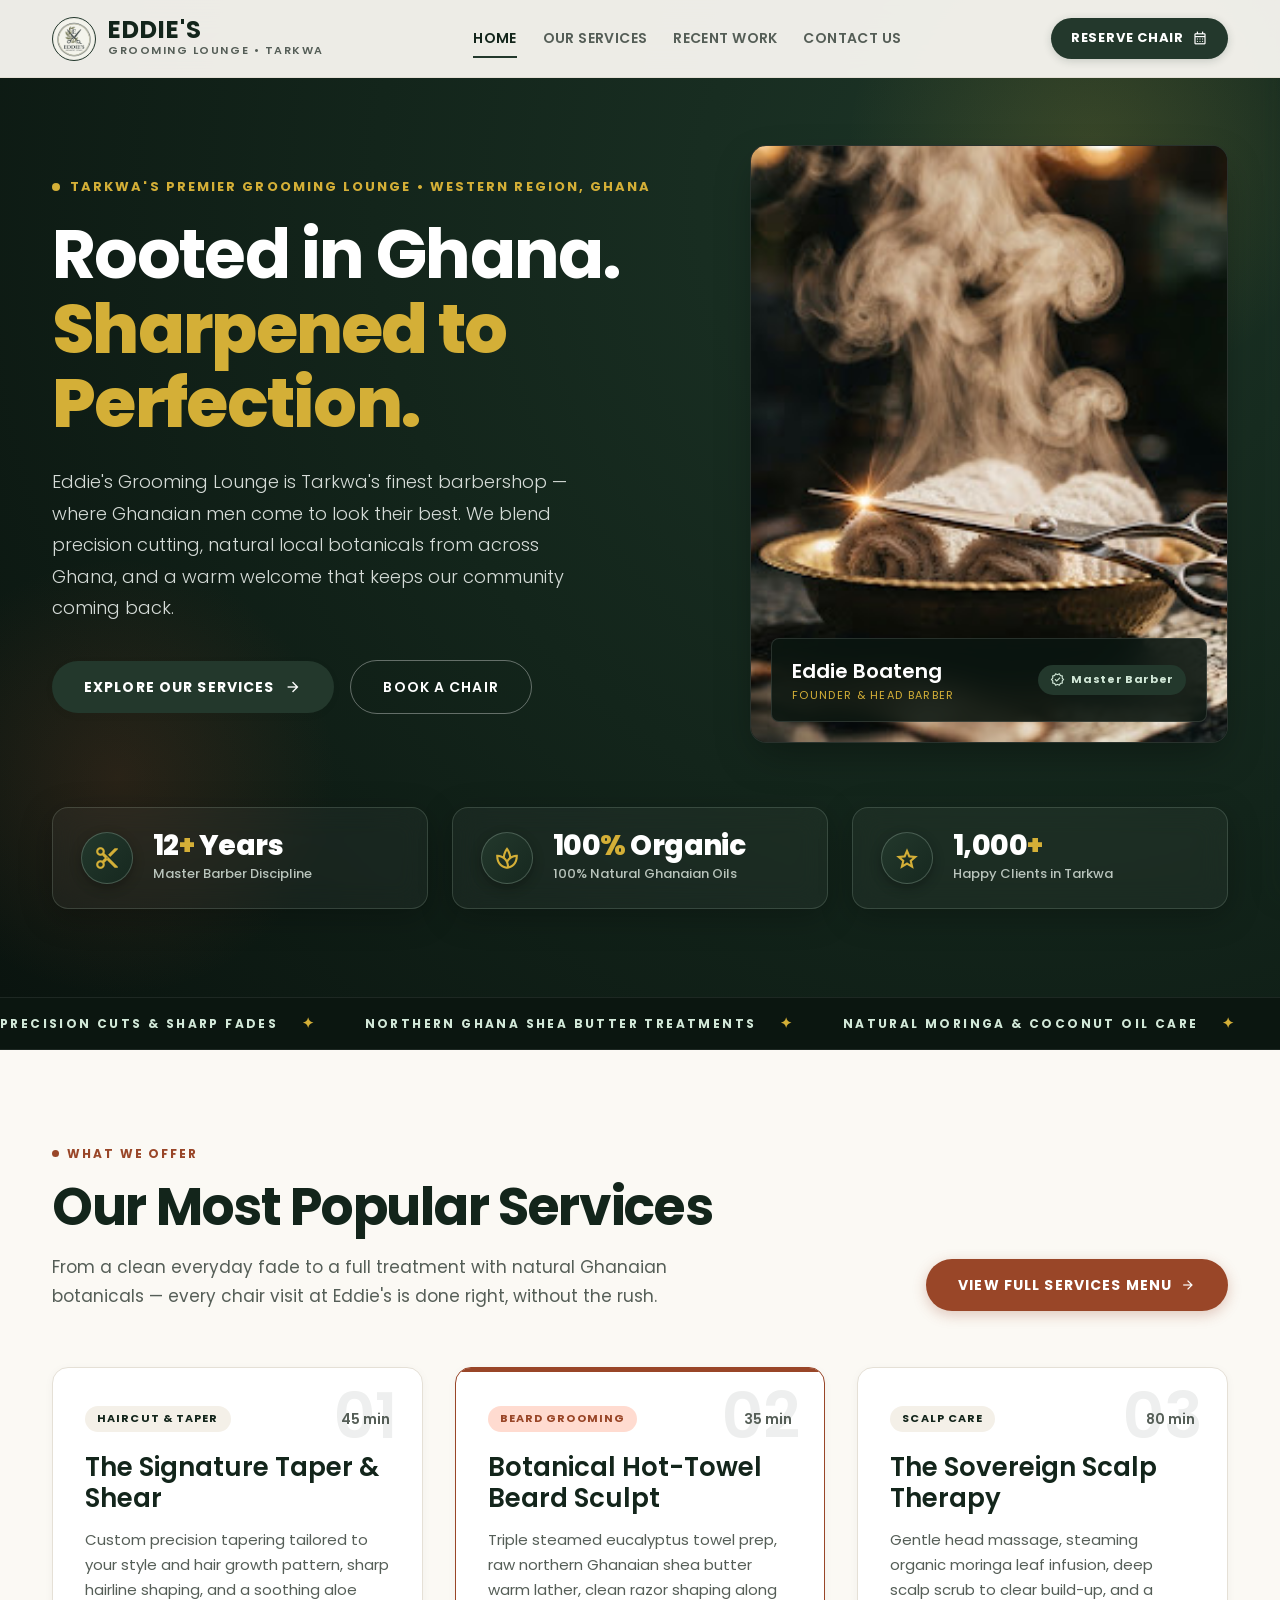
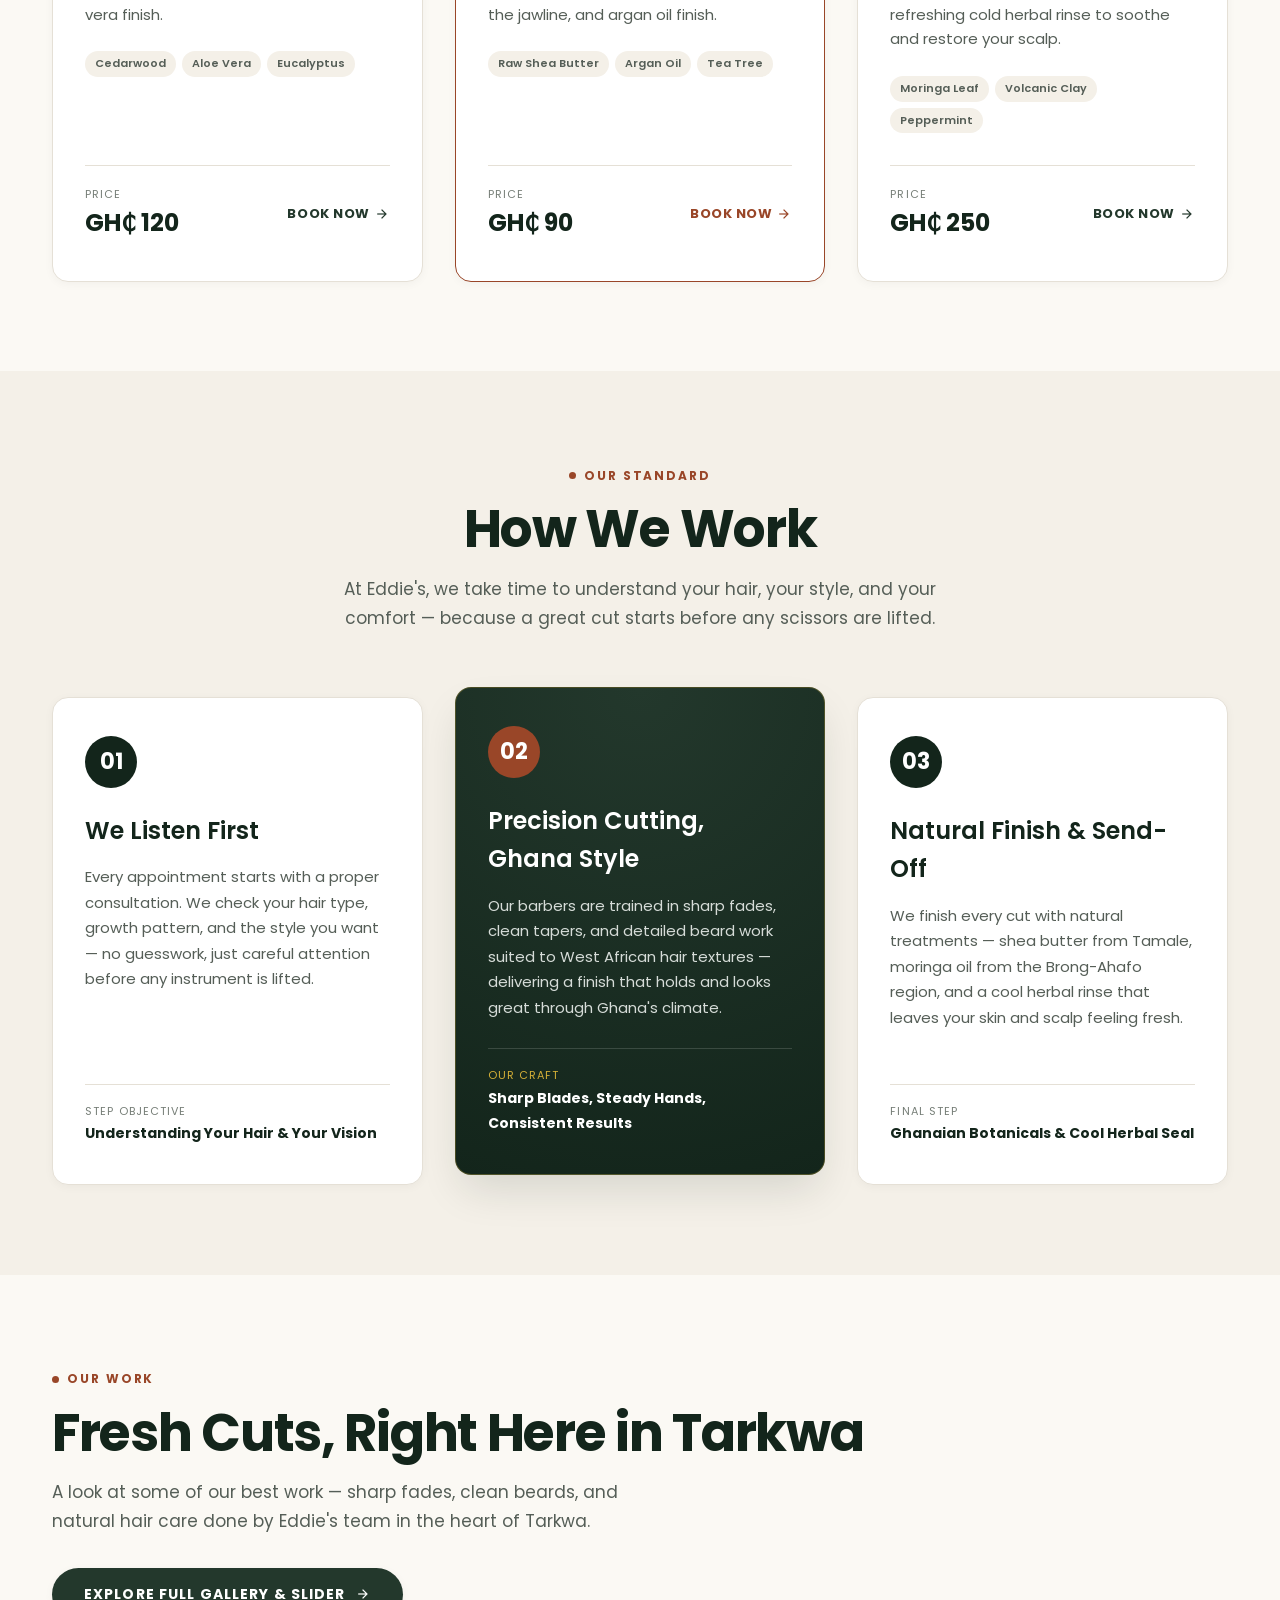
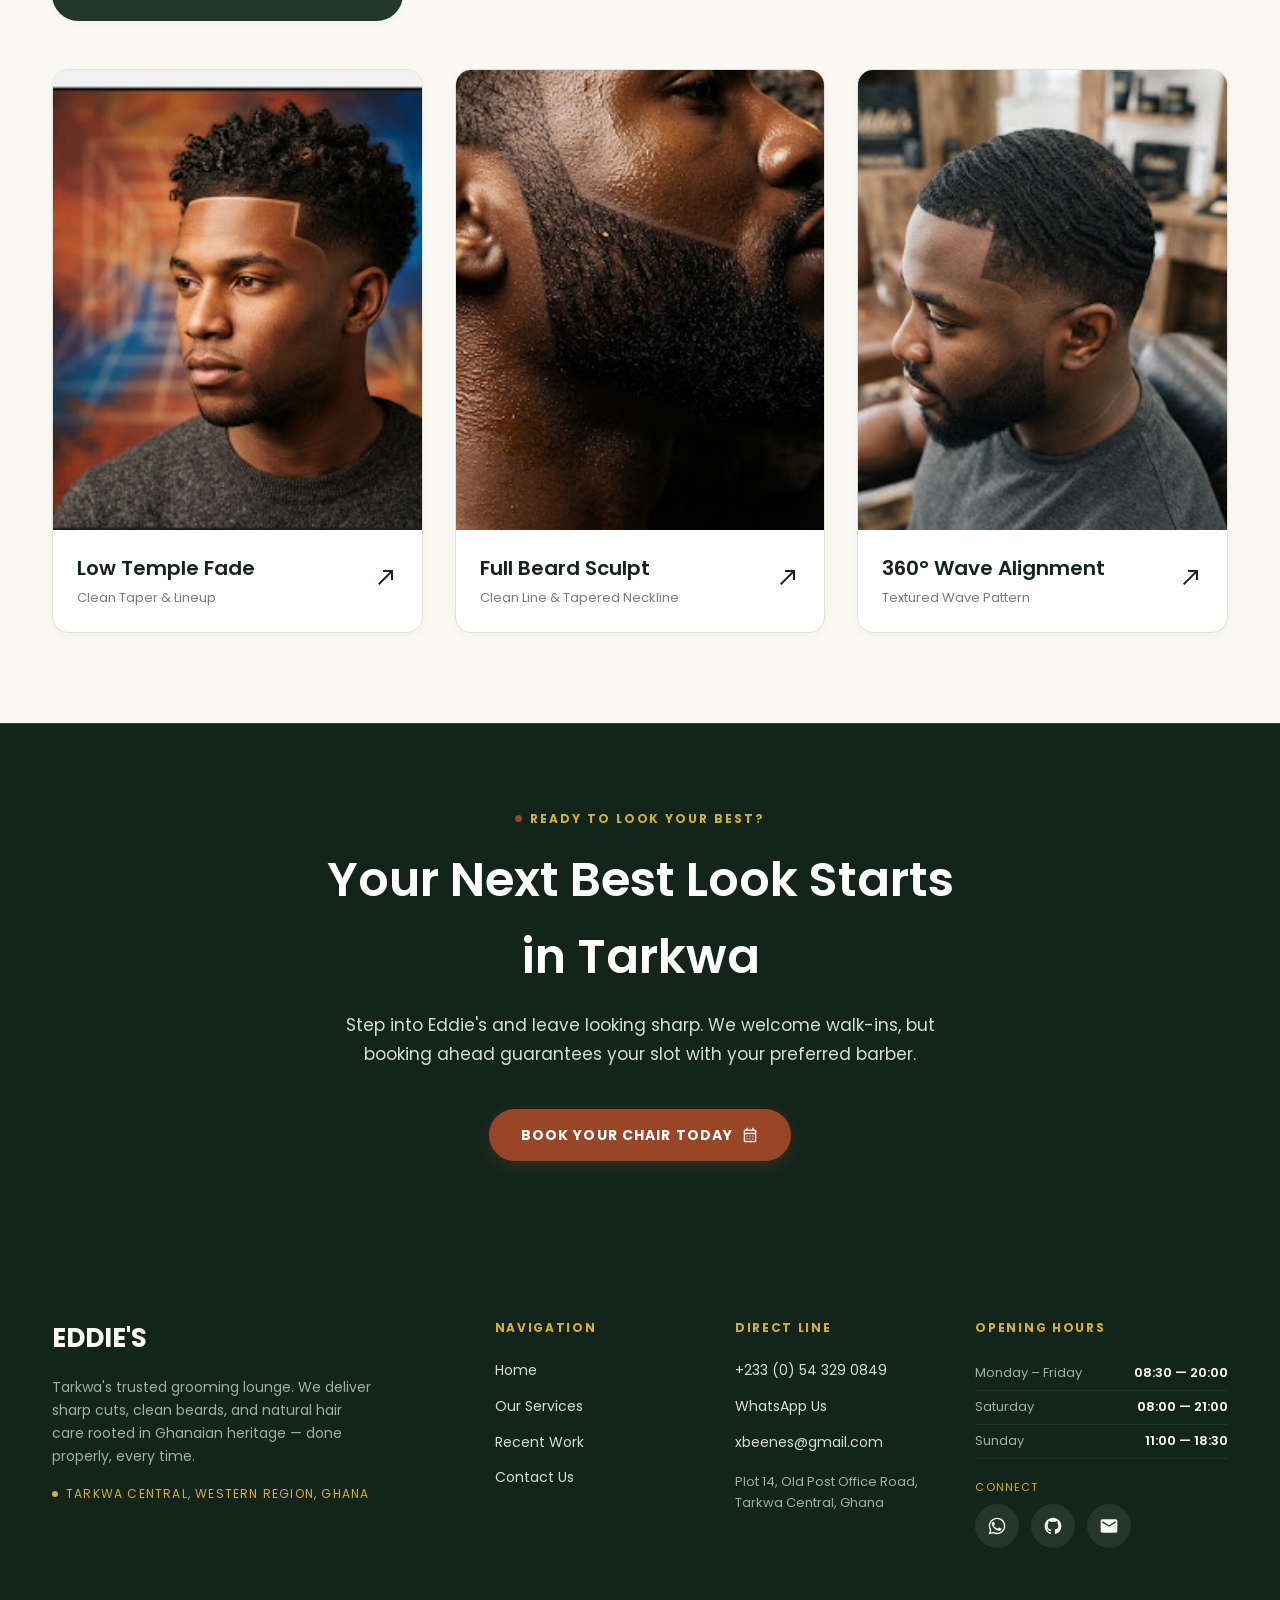
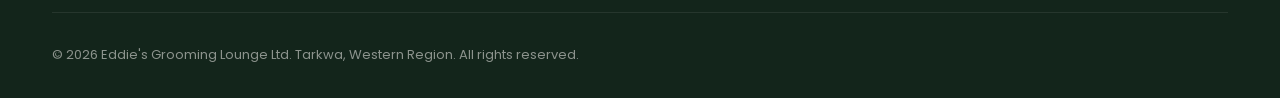
==== commit f04a6f67: "Update footer icons to WhatsApp, GitHub, and Email, refresh contact info, and remove dead links" ====
--- a/index.html
+++ b/index.html
@@ -48,7 +48,12 @@
     "image": "images/hero-studio.jpg",
     "logo": "images/logo.png",
     "url": "https://eddiesgrooming.netlify.app/index.html",
-    "telephone": "+233548921100",
+    "telephone": "+233543290849",
+    "email": "xbeenes@gmail.com",
+    "sameAs": [
+      "https://github.com/mrgranthox",
+      "https://wa.me/233543290849"
+    ],
     "priceRange": "GH₵ 90 - GH₵ 400",
     "address": {
       "@type": "PostalAddress",
@@ -560,8 +565,9 @@
         <div>
           <div class="footer-col-title">Direct Line</div>
           <ul class="footer-links">
-            <li><a href="tel:+233548921100" class="footer-link">+233 (0) 54 892 1100</a></li>
-            <li><a href="https://wa.me/233548921100" target="_blank" rel="noopener" class="footer-link">WhatsApp Us</a></li>
+            <li><a href="tel:+233543290849" class="footer-link">+233 (0) 54 329 0849</a></li>
+            <li><a href="https://wa.me/233543290849" target="_blank" rel="noopener" class="footer-link">WhatsApp Us</a></li>
+            <li><a href="mailto:xbeenes@gmail.com" class="footer-link">xbeenes@gmail.com</a></li>
             <li style="color: #A3ACA5; font-size: 0.8125rem; margin-top: 0.5rem;">
               Plot 14, Old Post Office Road,<br />Tarkwa Central, Ghana
             </li>
@@ -584,18 +590,24 @@
             <span>11:00 — 18:30</span>
           </div>
 
-          <!-- Social Links -->
+          <!-- Social Links: WhatsApp, GitHub, Email -->
           <div style="margin-top: 1.25rem;">
             <div style="font-size: 0.6875rem; text-transform: uppercase; letter-spacing: 0.1em; color: var(--color-gold); margin-bottom: 0.5rem;">Connect</div>
             <div class="social-links">
-              <a href="https://instagram.com" target="_blank" rel="noopener" class="social-icon-btn" aria-label="Instagram">
-                <span class="material-symbols-outlined" style="font-size: 18px;">photo_camera</span>
-              </a>
-              <a href="https://wa.me/233548921100" target="_blank" rel="noopener" class="social-icon-btn" aria-label="WhatsApp">
-                <span class="material-symbols-outlined" style="font-size: 18px;">chat</span>
-              </a>
-              <a href="https://facebook.com" target="_blank" rel="noopener" class="social-icon-btn" aria-label="Facebook">
-                <span class="material-symbols-outlined" style="font-size: 18px;">public</span>
+              <a href="https://wa.me/233543290849" target="_blank" rel="noopener" class="social-icon-btn" aria-label="WhatsApp">
+                <svg width="20" height="20" viewBox="0 0 24 24" fill="currentColor" aria-hidden="true">
+                  <path d="M12.04 2c-5.46 0-9.91 4.45-9.91 9.91 0 1.75.46 3.45 1.32 4.95L2.05 22l5.25-1.38c1.45.79 3.08 1.21 4.74 1.21 5.46 0 9.91-4.45 9.91-9.91 0-2.65-1.03-5.14-2.9-7.01A9.816 9.816 0 0 0 12.04 2m.01 1.67c2.2 0 4.26.86 5.82 2.42a8.225 8.225 0 0 1 2.41 5.83c0 4.54-3.7 8.24-8.24 8.24-1.48 0-2.93-.4-4.2-1.15l-.3-.18-3.12.82.83-3.04-.2-.31a8.196 8.196 0 0 1-1.26-4.38c0-4.54 3.7-8.24 8.24-8.24M8.53 7.33c-.2-.43-.41-.44-.61-.45-.16-.01-.35-.01-.53-.01-.19 0-.49.07-.75.35-.26.27-1 1-1 2.43 0 1.43 1.03 2.82 1.18 3.01.15.19 2.03 3.1 4.93 4.35 2.41 1.04 2.9.83 3.42.79.53-.05 1.71-.7 1.95-1.37.24-.67.24-1.25.17-1.37-.07-.12-.26-.19-.55-.33s-1.71-.85-1.98-.95c-.26-.1-.45-.15-.65.15-.19.29-.75.95-.92 1.14-.17.19-.34.22-.63.07-.29-.15-1.23-.45-2.35-1.45-.87-.77-1.45-1.72-1.62-2.01-.17-.29-.02-.45.13-.59.13-.13.29-.34.43-.51.15-.17.19-.29.29-.48.1-.19.05-.36-.02-.5-.08-.15-.65-1.57-.9-2.15z"/>
+                </svg>
+              </a>
+              <a href="https://github.com/mrgranthox" target="_blank" rel="noopener" class="social-icon-btn" aria-label="GitHub">
+                <svg width="20" height="20" viewBox="0 0 24 24" fill="currentColor" aria-hidden="true">
+                  <path fill-rule="evenodd" clip-rule="evenodd" d="M12 2C6.477 2 2 6.484 2 12.017c0 4.425 2.865 8.18 6.839 9.504.5.092.682-.217.682-.483 0-.237-.008-.868-.013-1.703-2.782.605-3.369-1.343-3.369-1.343-.454-1.158-1.11-1.466-1.11-1.466-.908-.62.069-.608.069-.608 1.003.07 1.53 1.032 1.53 1.032.892 1.53 2.341 1.088 2.91.832.092-.647.35-1.088.636-1.338-2.22-.253-4.555-1.113-4.555-4.951 0-1.093.39-1.988 1.029-2.688-.103-.253-.446-1.272.098-2.65 0 0 .84-.27 2.75 1.026A9.564 9.564 0 0 1 12 6.844c.85.004 1.705.115 2.504.337 1.909-1.296 2.747-1.027 2.747-1.027.546 1.379.202 2.398.1 2.651.64.7 1.028 1.595 1.028 2.688 0 3.848-2.339 4.695-4.566 4.943.359.309.678.92.678 1.855 0 1.338-.012 2.419-.012 2.747 0 .268.18.58.688.482A10.019 10.019 0 0 0 22 12.017C22 6.484 17.522 2 12 2z"/>
+                </svg>
+              </a>
+              <a href="mailto:xbeenes@gmail.com" class="social-icon-btn" aria-label="Email">
+                <svg width="20" height="20" viewBox="0 0 24 24" fill="currentColor" aria-hidden="true">
+                  <path d="M20 4H4c-1.1 0-1.99.9-1.99 2L2 18c0 1.1.9 2 2 2h16c1.1 0 2-.9 2-2V6c0-1.1-.9-2-2-2zm0 4-8 5-8-5V6l8 5 8-5v2z"/>
+                </svg>
               </a>
             </div>
           </div>
@@ -605,11 +617,6 @@
       <!-- Footer Bottom -->
       <div class="footer-bottom">
         <div>&copy; 2026 Eddie's Grooming Lounge Ltd. Tarkwa, Western Region. All rights reserved.</div>
-        <div style="display: flex; gap: 1.5rem;">
-          <a href="services.html" class="footer-link">Client Etiquette</a>
-          <a href="portfolio.html" class="footer-link">Our Ingredients</a>
-          <a href="contact.html" class="footer-link">Privacy Policy</a>
-        </div>
       </div>
     </div>
   </footer>
--- a/css/style.css
+++ b/css/style.css
@@ -1491,7 +1491,7 @@
 
 .contact-info-grid {
   display: grid;
-  grid-template-columns: 1fr 1fr;
+  grid-template-columns: repeat(auto-fit, minmax(180px, 1fr));
   gap: 1rem;
 }
 
@@ -1794,6 +1794,10 @@
   transform: translateY(-2px);
 }
 
+.social-icon-btn svg {
+  display: block;
+}
+
 .footer-bottom {
   padding-top: 2rem;
   border-top: 1px solid rgba(255, 255, 255, 0.08);
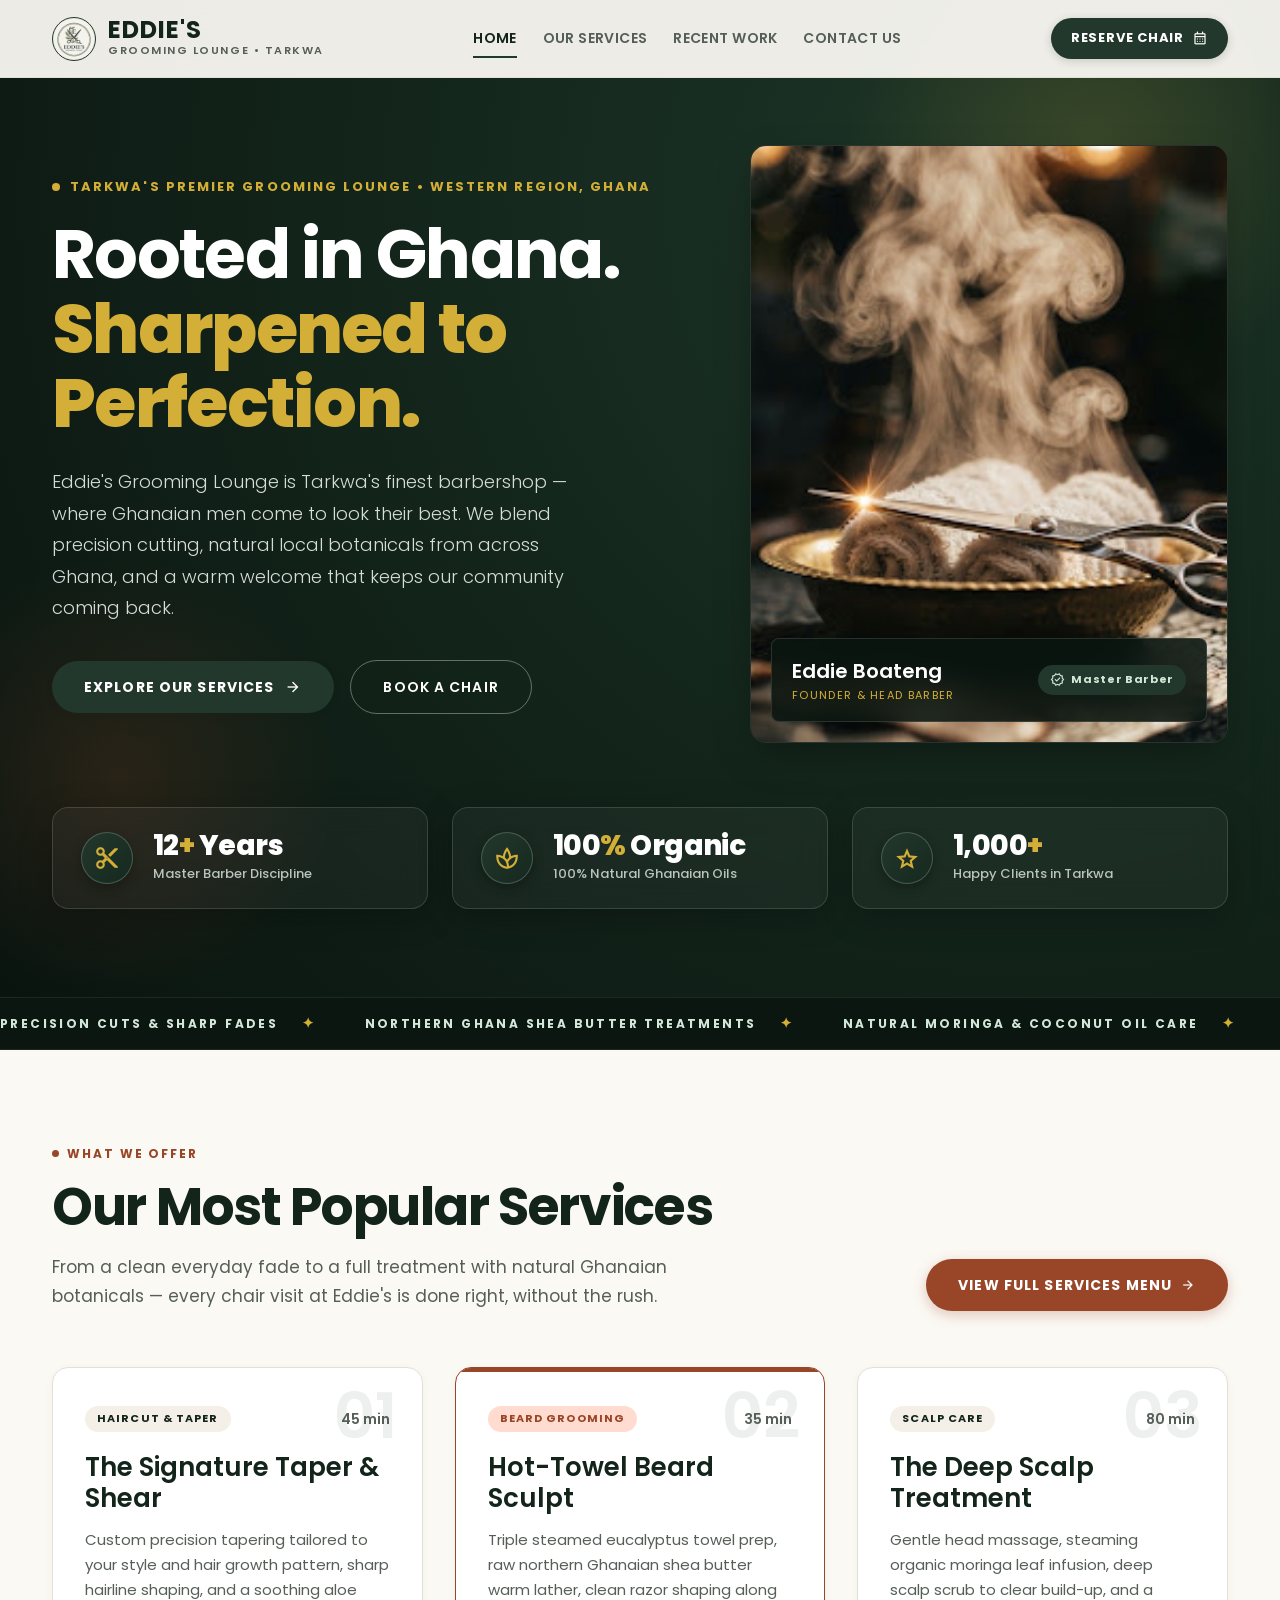
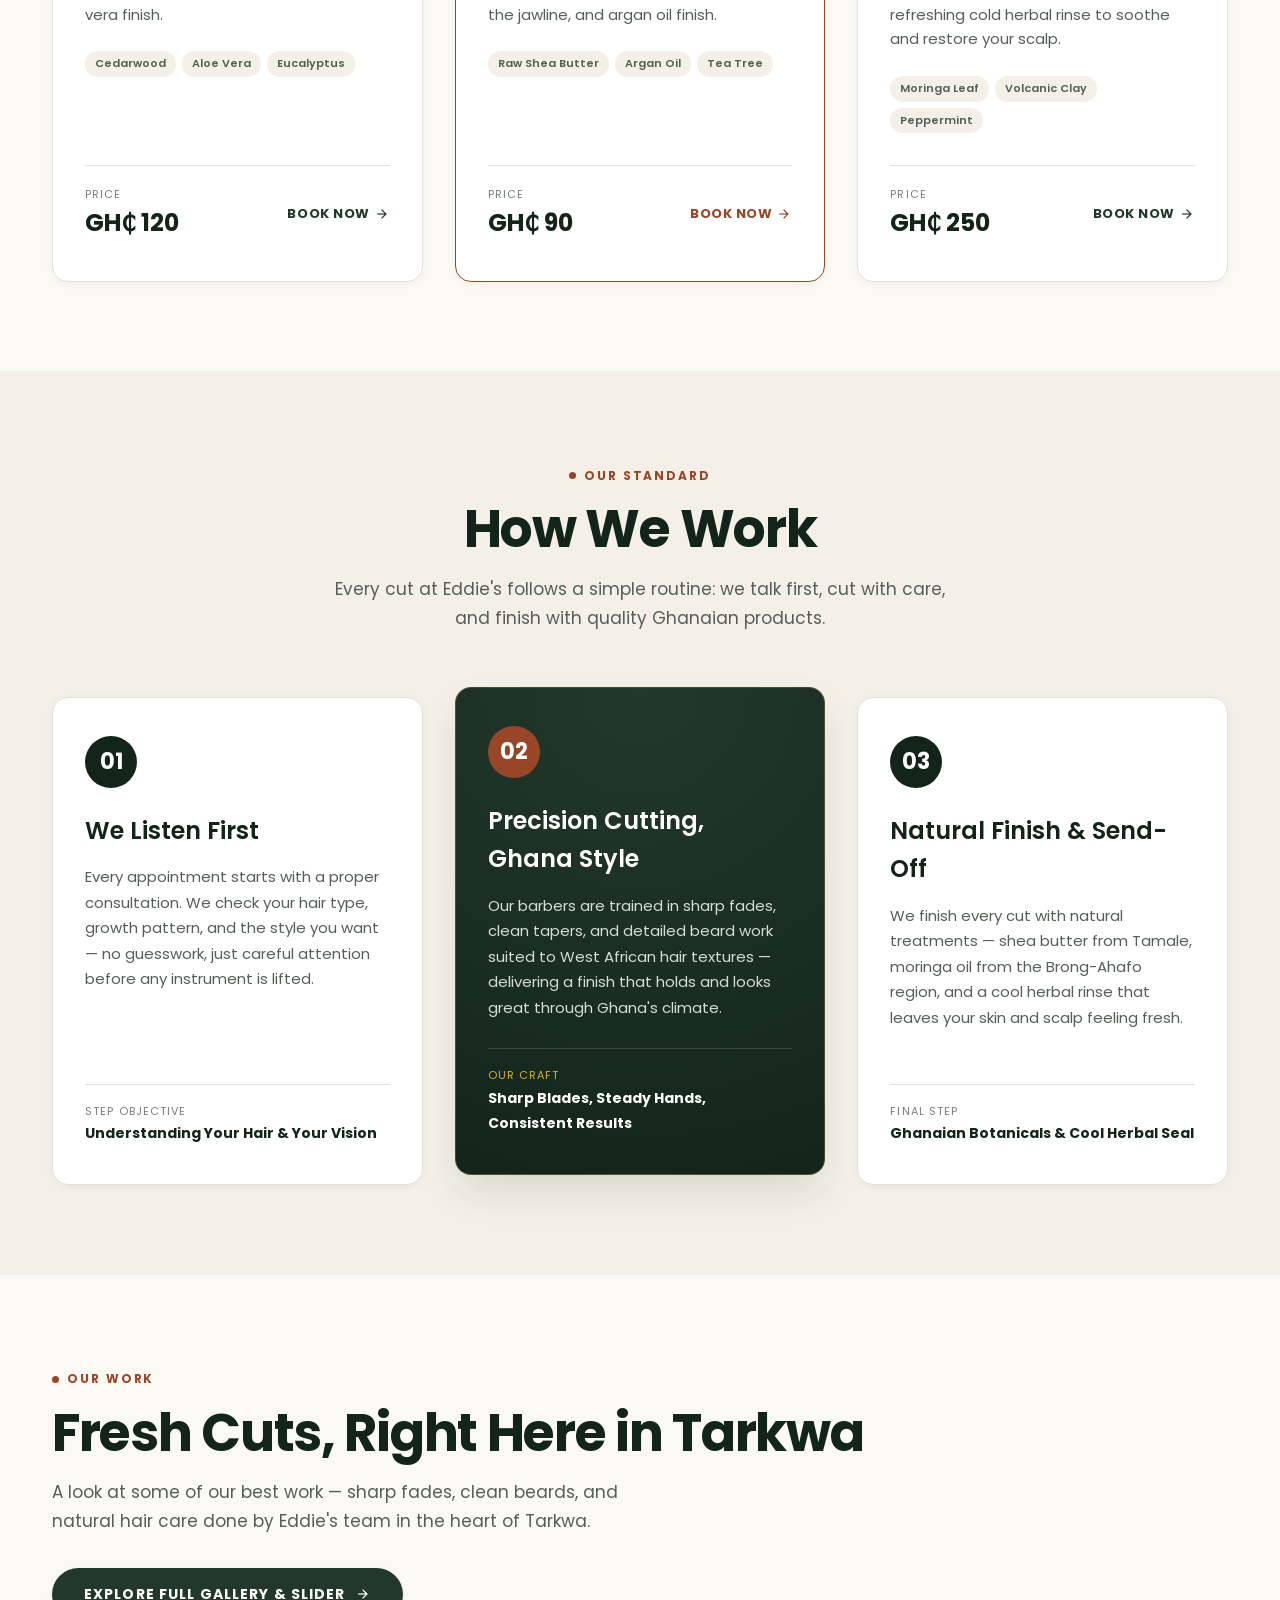
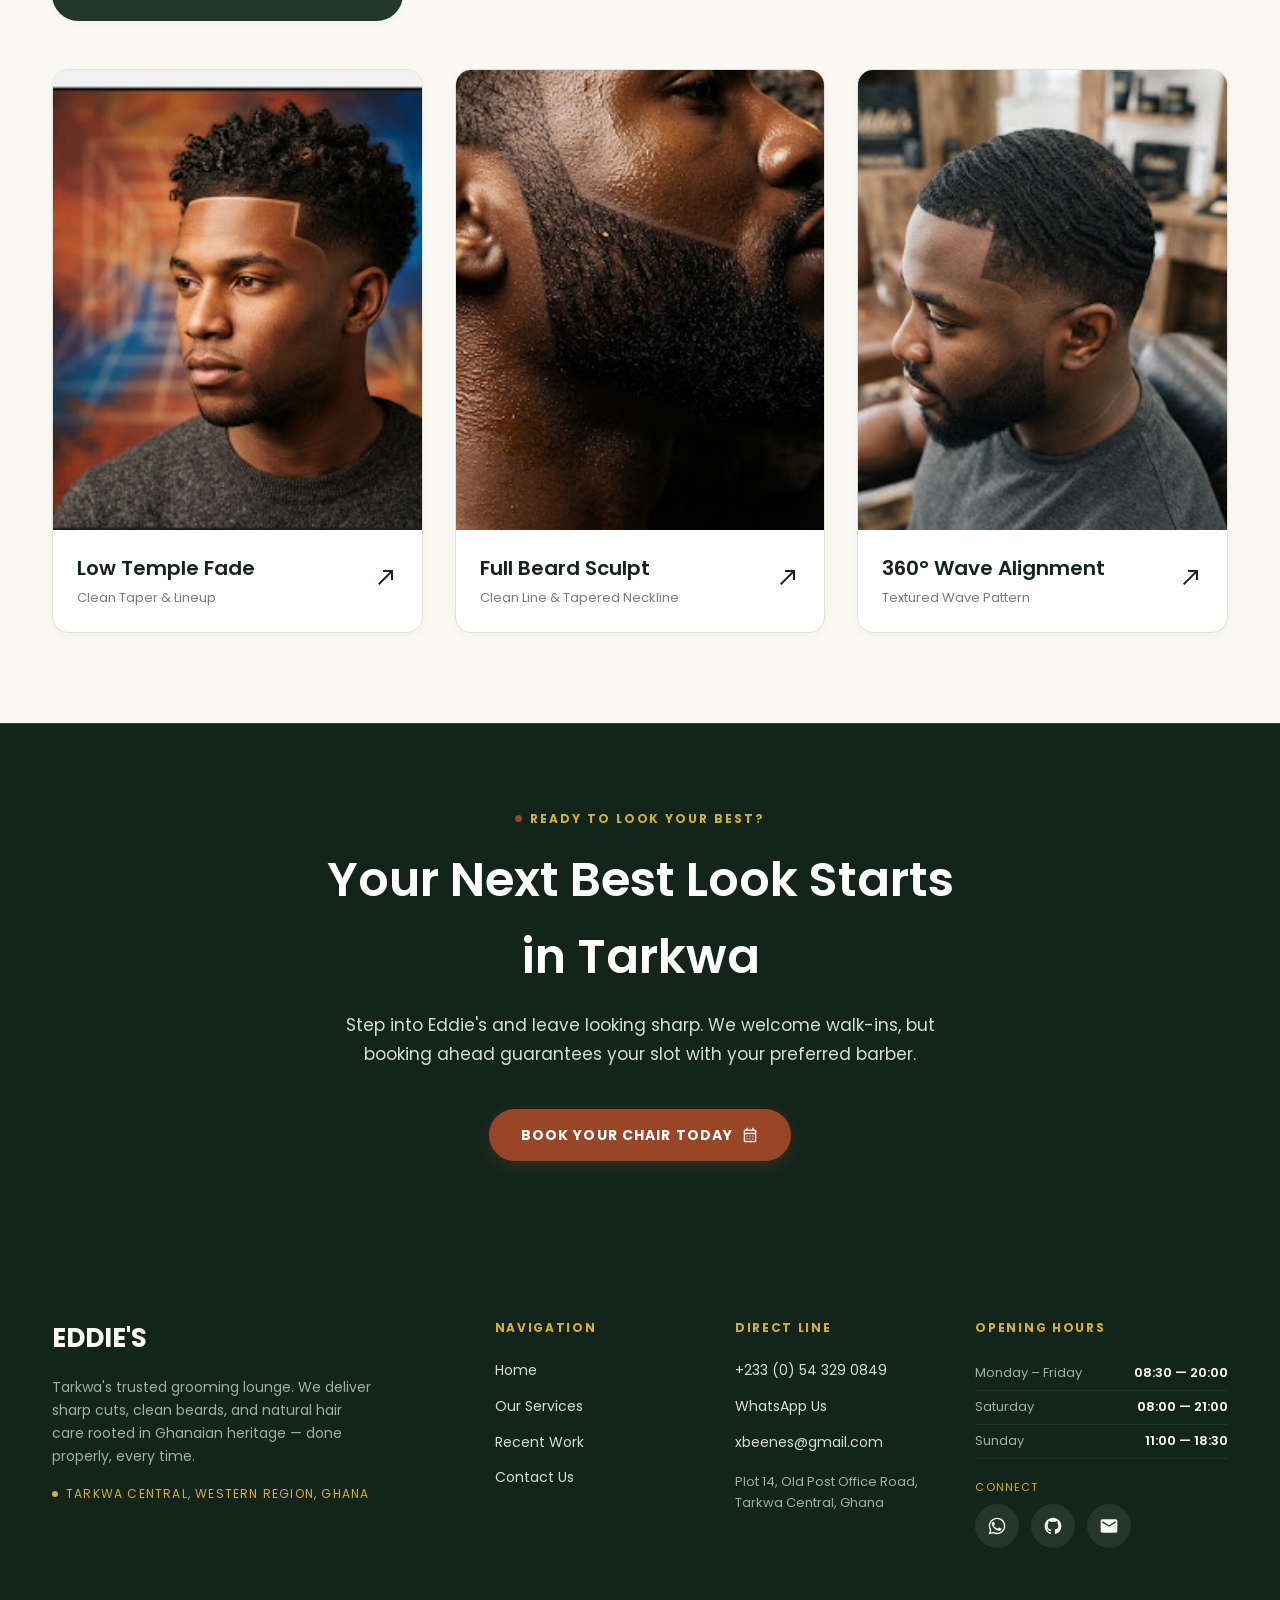
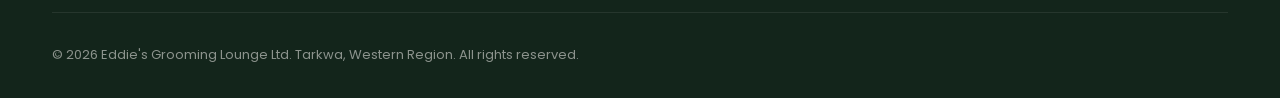
==== commit 403af7b0: "Refactor code comments, naturalise copy, and update documentation to remove AI fingerprints and alig" ====
--- a/index.html
+++ b/index.html
@@ -101,7 +101,7 @@
 </head>
 <body>
 
-  <!-- SHARED HEADER: Clean, Luxury Inter-Page Navigation -->
+  <!-- Site Header -->
   <header class="site-header" id="site-header">
     <div class="container navbar">
       <!-- Brand Identity -->
@@ -113,7 +113,7 @@
         </div>
       </a>
 
-      <!-- Desktop Navigation Menu (Single Source Component) -->
+      <!-- Desktop Nav -->
       <nav class="nav-menu" data-component="nav-menu" aria-label="Primary navigation">
         <a href="index.html" class="nav-link active">Home</a>
         <a href="services.html" class="nav-link">Our Services</a>
@@ -121,14 +121,14 @@
         <a href="contact.html" class="nav-link">Contact Us</a>
       </nav>
 
-      <!-- Nav Actions: Single Refined CTA -->
+      <!-- Nav Actions -->
       <div class="nav-actions">
         <a href="contact.html" class="btn-reserve-nav">
           <span>Reserve Chair</span>
           <span class="material-symbols-outlined" style="font-size: 16px;">calendar_month</span>
         </a>
 
-        <!-- Mobile Hamburger Toggle -->
+        <!-- Mobile Toggle -->
         <button class="mobile-toggle" id="mobile-toggle" aria-label="Toggle mobile menu" aria-expanded="false" type="button">
           <span></span>
           <span></span>
@@ -138,14 +138,14 @@
     </div>
   </header>
 
-  <!-- Mobile Navigation Drawer (Single Source Component) -->
+  <!-- Mobile Nav Drawer -->
   <div class="mobile-drawer-scrim" id="mobile-drawer-scrim"></div>
   <nav class="mobile-drawer" id="mobile-drawer" data-component="mobile-drawer" aria-label="Mobile navigation" aria-hidden="true">
     <div style="display: flex; align-items: center; gap: 0.875rem; margin-bottom: 1.5rem; padding-bottom: 1rem; border-bottom: 1px solid var(--color-border);">
       <img src="images/logo.png" alt="Eddie's Logo" style="width: 42px; height: 42px; border-radius: 50%;" />
       <div>
         <div style="font-family: var(--font-serif); font-size: 1.375rem; font-weight: 700; color: var(--color-primary); line-height: 1;">EDDIE'S</div>
-        <div style="font-size: 0.625rem; text-transform: uppercase; letter-spacing: 0.12em; color: var(--color-text-muted); margin-top: 2px;">Tarkwa Sanctuary</div>
+        <div style="font-size: 0.625rem; text-transform: uppercase; letter-spacing: 0.12em; color: var(--color-text-muted); margin-top: 2px;">Tarkwa, Western Region</div>
       </div>
     </div>
     <a href="index.html" class="mobile-nav-link active">Home</a>
@@ -154,20 +154,20 @@
     <a href="contact.html" class="mobile-nav-link">Contact Us</a>
     <div style="margin-top: auto; padding-top: 1.5rem;">
       <a href="contact.html" class="btn-terracotta" style="width: 100%;">
-        <span>Reserve Sanctuary Chair</span>
+        <span>Book an Appointment</span>
       </a>
     </div>
   </nav>
 
   <main>
-    <!-- HERO SECTION: High-Contrast Visual "POP" & Glassmorphic Stat Cards -->
+    <!-- Hero Section -->
     <section class="hero-section" id="hero">
       <div class="hero-glow-1"></div>
       <div class="hero-glow-2"></div>
 
       <div class="container">
         <div class="hero-grid">
-          <!-- Left Column: Copy & Actions -->
+          <!-- Hero Content -->
           <div>
             <div class="hero-overline">
               <span style="display: inline-block; width: 8px; height: 8px; border-radius: 50%; background: var(--color-gold);"></span>
@@ -214,7 +214,7 @@
           </div>
         </div>
 
-        <!-- THE 3 HERO STAT CARDS (Elevated Glassmorphic Luxury Capsules) -->
+        <!-- Stats Row -->
         <div class="hero-stats-ribbon">
           <!-- Card 1 -->
           <div class="stat-glass-card">
@@ -252,7 +252,7 @@
       </div>
     </section>
 
-    <!-- Editorial Brand Ticker Ribbon -->
+    <!-- Scrolling Ticker -->
     <div class="ticker-wrap" aria-hidden="true">
       <div class="ticker-content">
         <span class="ticker-item">Precision Cuts & Sharp Fades</span>
@@ -268,7 +268,7 @@
       </div>
     </div>
 
-    <!-- SIGNATURE RITUALS PREVIEW -->
+    <!-- Services Preview -->
     <section class="section-services" id="services">
       <div class="container">
         <div class="services-header">
@@ -325,7 +325,7 @@
                 <span class="service-category-badge">Beard Grooming</span>
                 <span class="service-duration">35 min</span>
               </div>
-              <h3 class="service-title">Botanical Hot-Towel Beard Sculpt</h3>
+              <h3 class="service-title">Hot-Towel Beard Sculpt</h3>
               <p class="service-description">
                 Triple steamed eucalyptus towel prep, raw northern Ghanaian shea butter warm lather, clean razor shaping along the jawline, and argan oil finish.
               </p>
@@ -355,7 +355,7 @@
                 <span class="service-category-badge">Scalp Care</span>
                 <span class="service-duration">80 min</span>
               </div>
-              <h3 class="service-title">The Sovereign Scalp Therapy</h3>
+              <h3 class="service-title">The Deep Scalp Treatment</h3>
               <p class="service-description">
                 Gentle head massage, steaming organic moringa leaf infusion, deep scalp scrub to clear build-up, and a refreshing cold herbal rinse to soothe and restore your scalp.
               </p>
@@ -380,14 +380,14 @@
       </div>
     </section>
 
-    <!-- HOW WE WORK: Three Sacred Pillars of Grooming -->
+    <!-- How We Work -->
     <section class="section-method" id="how-we-work">
       <div class="container">
         <div class="method-intro">
           <div class="section-tag">Our Standard</div>
           <h2 class="section-title">How We Work</h2>
           <p class="section-subtitle" style="margin: 0 auto;">
-            At Eddie's, we take time to understand your hair, your style, and your comfort — because a great cut starts before any scissors are lifted.
+            Every cut at Eddie's follows a simple routine: we talk first, cut with care, and finish with quality Ghanaian products.
           </p>
         </div>
 
@@ -407,7 +407,7 @@
             </div>
           </div>
 
-          <!-- Pillar 02 (Centerpiece Elevated) -->
+          <!-- Step 02 -->
           <div class="method-step highlighted">
             <div>
               <div class="method-number">02</div>
@@ -440,7 +440,7 @@
       </div>
     </section>
 
-    <!-- Recent Work Gallery Section -->
+    <!-- Recent Work -->
     <section class="section-work" id="recent-work">
       <div class="container">
         <div class="work-header">
--- a/css/style.css
+++ b/css/style.css
@@ -4,7 +4,7 @@
  * Typography: Poppins
  */
 
-/* --- 1. Design Tokens & Variables --- */
+/* Design Tokens & Variables */
 :root {
   --color-canvas: #FBF9F4;
   --color-canvas-low: #F4F0E8;
@@ -57,7 +57,7 @@
   --transition-bounce: 0.4s cubic-bezier(0.175, 0.885, 0.32, 1.275);
 }
 
-/* --- 2. CSS Reset & Global Base --- */
+/* CSS Reset & Global Base */
 *, *::before, *::after {
   box-sizing: border-box;
   margin: 0;
@@ -117,7 +117,7 @@
   list-style: none;
 }
 
-/* --- 3. Layout Containers --- */
+/* Layout Containers */
 .container {
   width: 100%;
   max-width: 1240px;
@@ -127,7 +127,7 @@
   padding-right: clamp(1rem, 3vw, 2rem);
 }
 
-/* --- 4. Typography System (Real Brand "POP") --- */
+/* Typography System */
 .font-serif {
   font-family: var(--font-serif);
 }
@@ -175,7 +175,7 @@
   line-height: 1.7;
 }
 
-/* --- 5. Clean, Shared Navbar (Interconnected Pages) --- */
+/* Navbar */
 .site-header {
   position: fixed;
   top: 0;
@@ -313,7 +313,7 @@
   box-shadow: 0 4px 14px rgba(40, 59, 48, 0.35);
 }
 
-/* Mobile Hamburger Toggle (Activated at 1024px for smooth tablet UX) */
+/* Mobile Menu Button */
 .mobile-toggle {
   display: none;
   flex-direction: column;
@@ -406,7 +406,7 @@
   padding-left: 0.5rem;
 }
 
-/* --- 6. Global Buttons --- */
+/* Buttons */
 .btn-primary {
   display: inline-flex;
   align-items: center;
@@ -481,7 +481,7 @@
   box-shadow: 0 6px 22px rgba(153, 70, 40, 0.4);
 }
 
-/* --- 7. Editorial Brand Ticker Ribbon --- */
+/* Ticker */
 .ticker-wrap {
   width: 100%;
   background-color: var(--color-primary-dark);
@@ -521,7 +521,7 @@
   100% { transform: translateX(-50%); }
 }
 
-/* --- 8. Hero Section (Maximum "POP" & Glassmorphic Stat Cards) --- */
+/* Hero Section */
 .hero-section {
   position: relative;
   background: radial-gradient(circle at 80% 20%, #1D3527 0%, #13251B 50%, #0A140F 100%);
@@ -679,7 +679,7 @@
   white-space: nowrap;
 }
 
-/* --- THE 3 HERO STAT CARDS (Responsive Auto-Fit Grid) --- */
+/* Hero Stat Cards */
 .hero-stats-ribbon {
   display: grid;
   grid-template-columns: repeat(auto-fit, minmax(280px, 1fr));
@@ -746,7 +746,7 @@
   color: #B9C4BC;
 }
 
-/* --- 9. Section: Services Catalog & Rituals --- */
+/* Services Section */
 .section-services {
   padding: clamp(3.5rem, 7vw, 6.5rem) 0;
   background-color: var(--color-canvas);
@@ -915,7 +915,7 @@
   color: var(--color-secondary);
 }
 
-/* --- 10. Botanical Compendium Grid (Services Page) --- */
+/* Ingredients Grid */
 .section-compendium {
   padding: clamp(3.5rem, 7vw, 6.5rem) 0;
   background-color: var(--color-canvas-low);
@@ -1002,7 +1002,7 @@
   color: var(--color-primary);
 }
 
-/* --- 11. Section: How We Work & Dedicated Journey Grid --- */
+/* How We Work Section */
 .section-method {
   padding: clamp(3.5rem, 7vw, 6.5rem) 0;
   background-color: var(--color-canvas-low);
@@ -1020,7 +1020,7 @@
   gap: 2rem;
 }
 
-/* Dedicated responsive class for the 4-step journey on services.html */
+/* 4-step layout (services page) */
 .journey-grid {
   display: grid;
   grid-template-columns: repeat(4, 1fr);
@@ -1044,7 +1044,7 @@
   transform: translateY(-4px);
 }
 
-/* Centerpiece Elevated Pillar 02 (Charred Timber Luxury) */
+/* Step 02 highlighted */
 .method-step.highlighted {
   background: radial-gradient(circle at 50% 0%, #23382C 0%, #13251B 100%);
   color: var(--color-on-primary);
@@ -1128,7 +1128,7 @@
   color: #FFFFFF;
 }
 
-/* --- 12. Section: Visual Archive & Galleries (Big Images & Slider) --- */
+/* Gallery & Portfolio Section */
 .section-work {
   padding: clamp(3.5rem, 7vw, 6.5rem) 0;
   background-color: var(--color-canvas);
@@ -1143,7 +1143,7 @@
   flex-wrap: wrap;
 }
 
-/* Category Filter Tabs (Accessible Touch Targets) */
+/* Filter Tabs */
 .filter-tabs {
   display: flex;
   align-items: center;
@@ -1178,7 +1178,7 @@
   box-shadow: 0 2px 8px rgba(19, 37, 27, 0.2);
 }
 
-/* --- INTERACTIVE BEFORE / AFTER COMPARISON SLIDER (Fluid Sizing) --- */
+/* Before/After Slider */
 .before-after-wrapper {
   margin-bottom: 4rem;
   background-color: var(--color-canvas-card);
@@ -1294,7 +1294,7 @@
   color: #FFFFFF;
 }
 
-/* Before/After Case Study Specification Ribbon */
+/* Before/After Info Bar */
 .slider-spec-bar {
   display: grid;
   grid-template-columns: repeat(4, 1fr);
@@ -1429,7 +1429,7 @@
   color: var(--color-text-light);
 }
 
-/* --- 13. Section: Contact & Reservation Page --- */
+/* Contact Page */
 .section-contact {
   padding: clamp(3.5rem, 7vw, 6.5rem) 0;
   background-color: var(--color-canvas-low);
@@ -1561,7 +1561,7 @@
   margin-top: 0.25rem;
 }
 
-/* Form Elements (Ensures >= 16px to prevent iOS auto-zoom) */
+/* Form Elements */
 .form-grid-2 {
   display: grid;
   grid-template-columns: 1fr 1fr;
@@ -1692,7 +1692,7 @@
   margin-top: 0.875rem;
 }
 
-/* --- 14. Approved Footer --- */
+/* Footer */
 .site-footer {
   background-color: var(--color-primary);
   color: var(--color-on-primary);
@@ -1810,7 +1810,7 @@
   gap: 1rem;
 }
 
-/* --- 15. Floating Back-to-Top Button --- */
+/* Back-to-Top Button */
 .back-to-top {
   position: fixed;
   bottom: 2rem;
@@ -1843,9 +1843,9 @@
   transform: translateY(-3px);
 }
 
-/* --- Responsive Media Queries --- */
-
-/* --- Large Tablet / Small Laptop Breakpoint (max 1024px) --- */
+/* Media Queries */
+
+/* max 1024px */
 @media (max-width: 1024px) {
   /* Activate mobile navigation to prevent navbar cramp on iPads */
   .nav-menu {
@@ -1900,7 +1900,7 @@
   }
 }
 
-/* --- Standard Tablet & Large Mobile (max 768px) --- */
+/* max 768px */
 @media (max-width: 768px) {
   .btn-reserve-nav {
     display: none;
@@ -1947,7 +1947,7 @@
   }
 }
 
-/* --- Mobile Landscape / Intermediate (max 640px) --- */
+/* max 640px */
 @media (max-width: 640px) {
   .journey-grid,
   .compendium-grid {
@@ -1979,7 +1979,7 @@
   }
 }
 
-/* --- Standard Mobile (max 480px) --- */
+/* max 480px */
 @media (max-width: 480px) {
   .container {
     padding-left: 1rem;
@@ -2060,7 +2060,7 @@
   }
 }
 
-/* --- Ultra-Small Mobile (max 360px - e.g. Galaxy Fold / iPhone SE) --- */
+/* max 360px */
 @media (max-width: 360px) {
   .hero-headline {
     font-size: 1.95rem;
